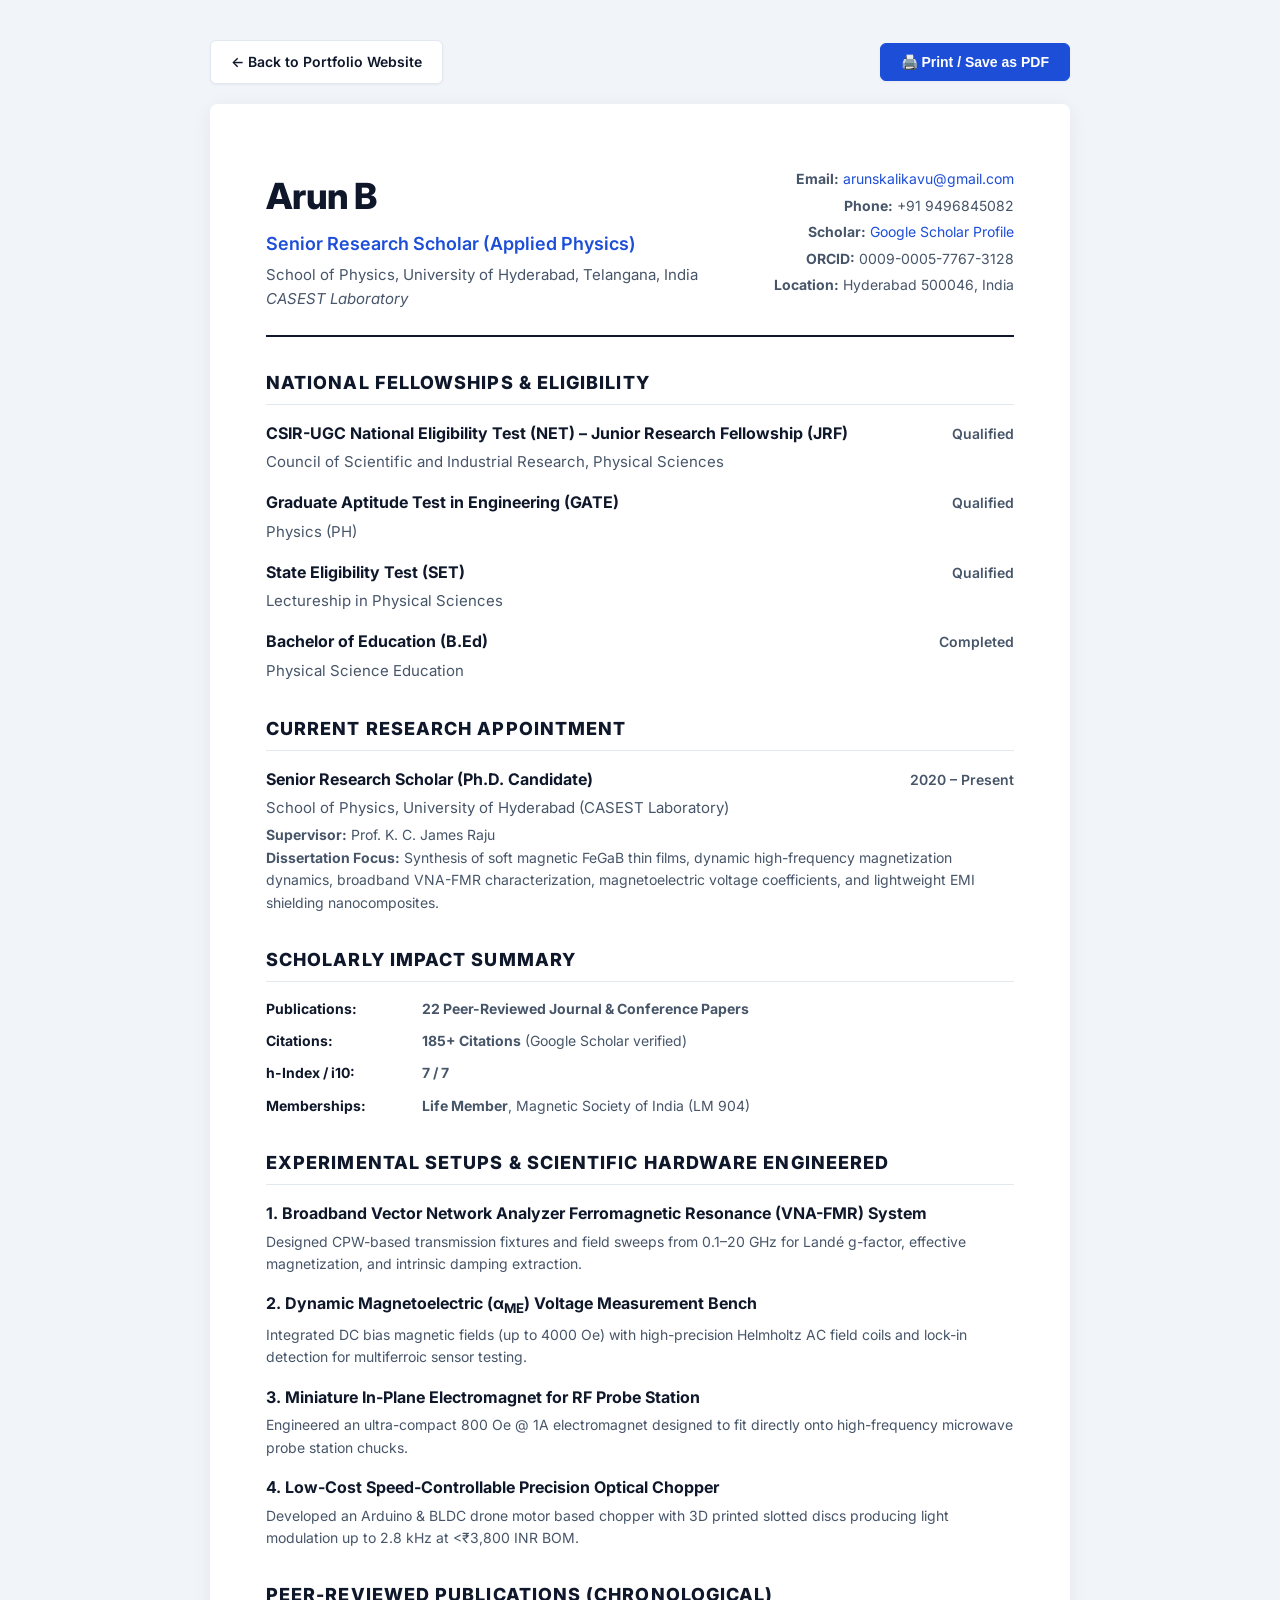
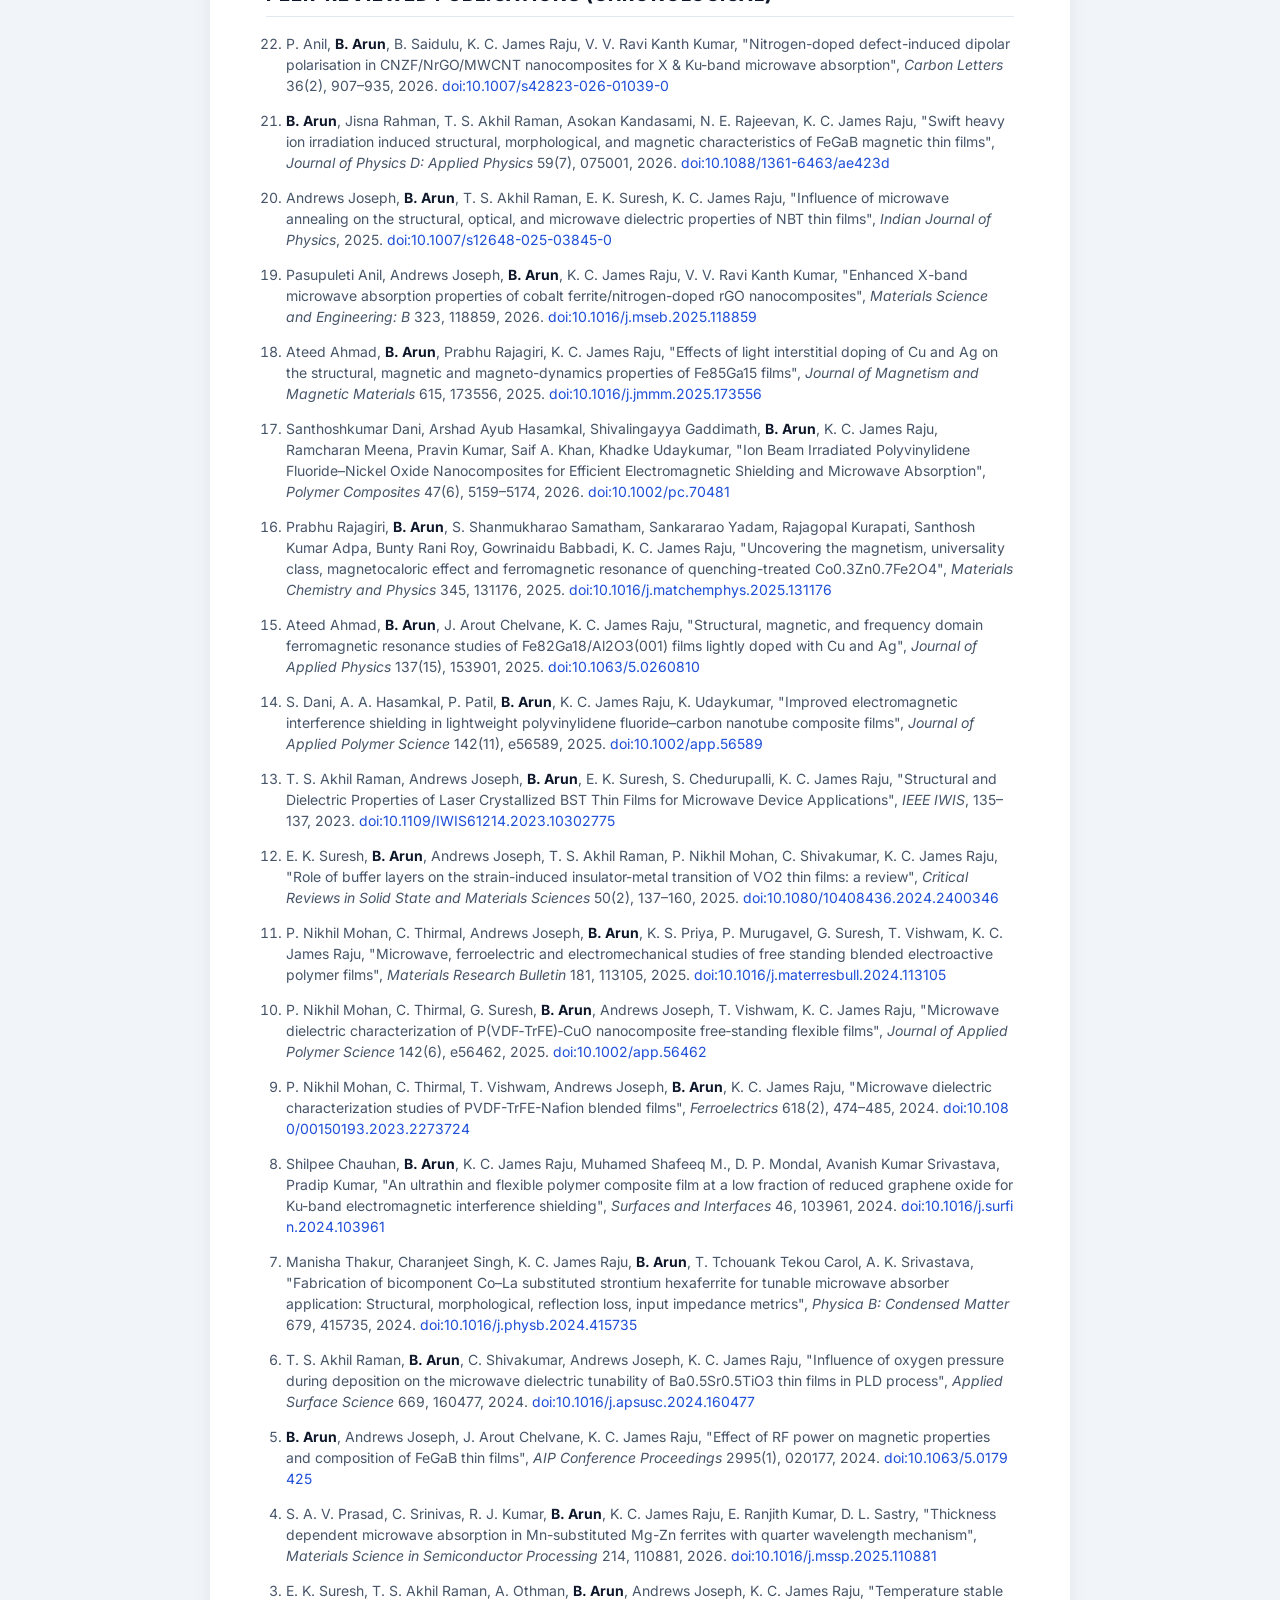
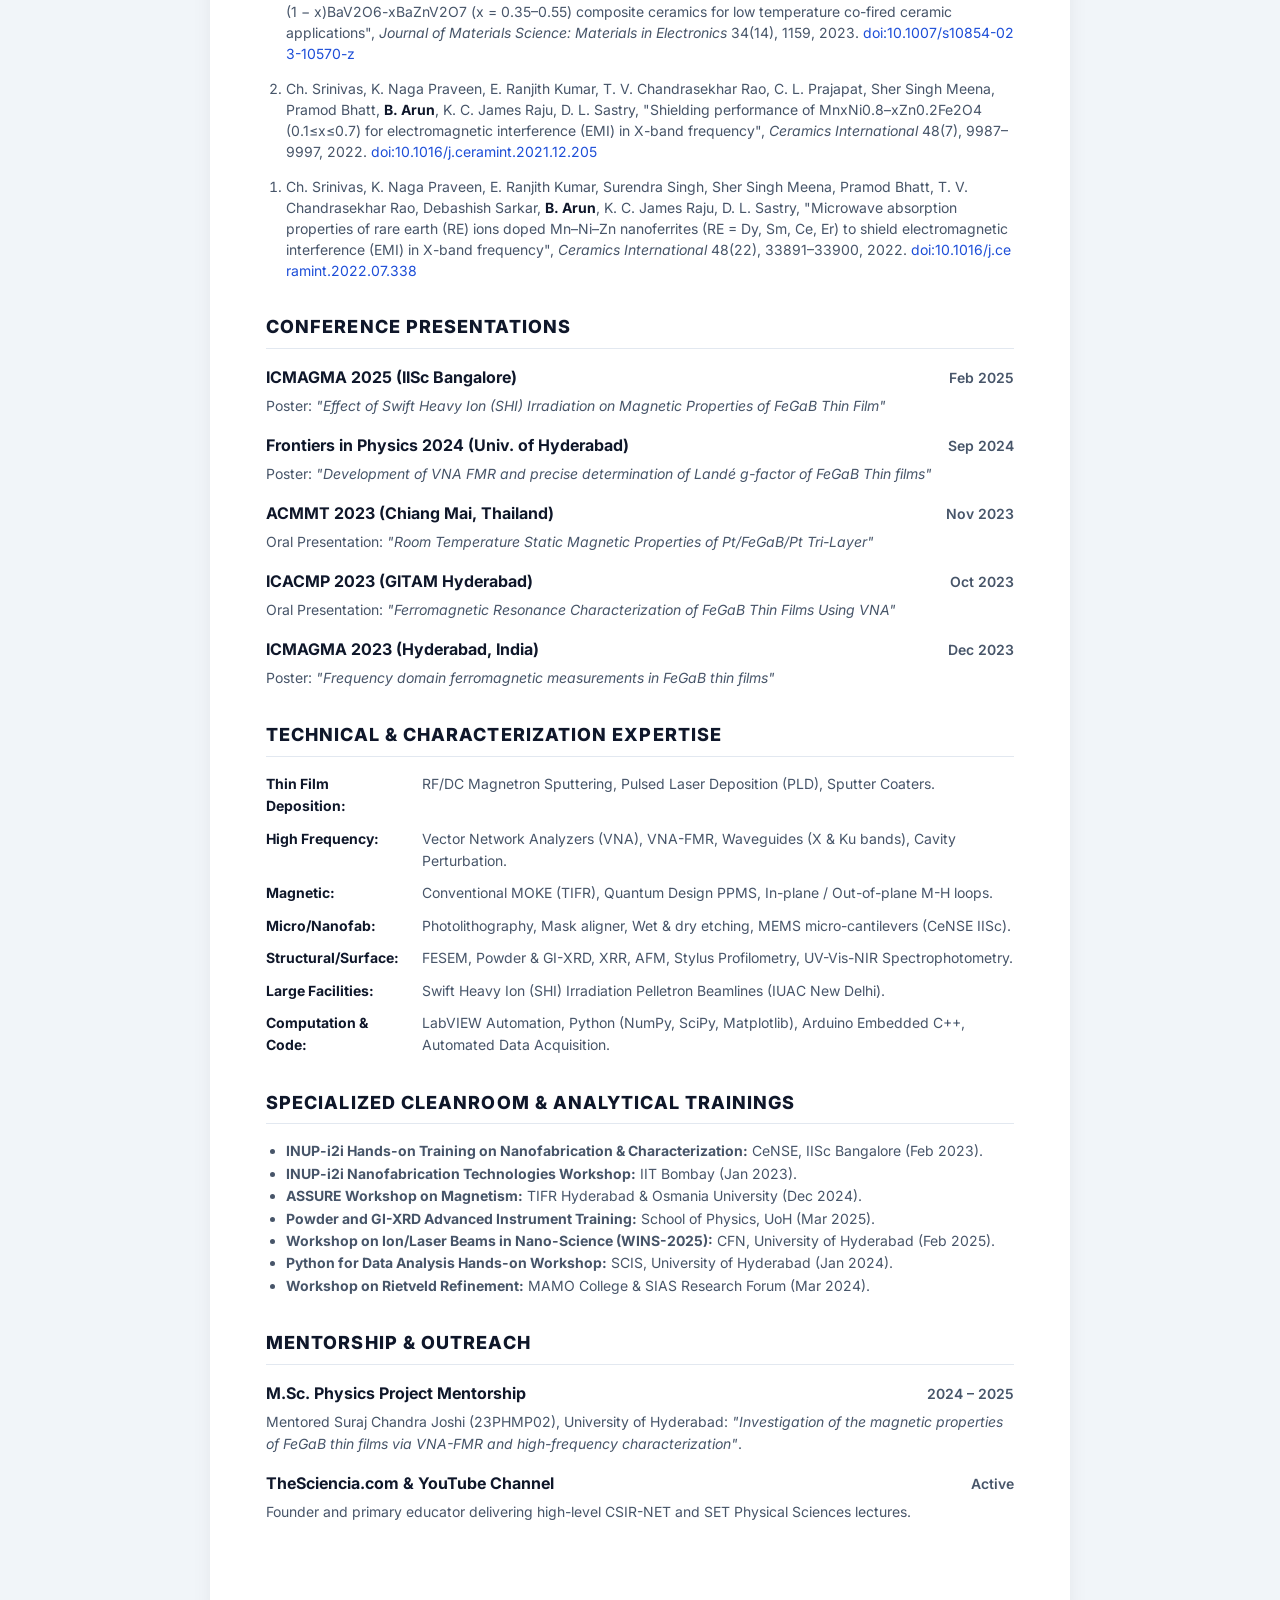
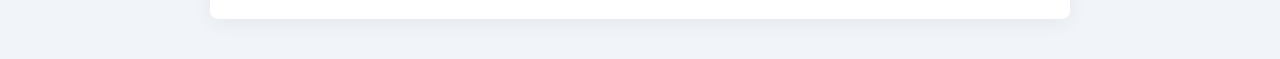
==== website/cv.html @ ce85f09d "Publish academic research portfolio" ====
<!DOCTYPE html>
<html lang="en">
<head>
  <meta charset="UTF-8">
  <meta name="viewport" content="width=device-width, initial-scale=1.0">
  <title>Curriculum Vitae | Arun B – University of Hyderabad</title>
  
  <meta name="description" content="Academic Curriculum Vitae of Arun B, Senior Research Scholar affiliated with School of Physics, University of Hyderabad (CASEST Laboratory).">
  <link rel="preconnect" href="https://fonts.googleapis.com">
  <link rel="preconnect" href="https://fonts.gstatic.com" crossorigin>
  <link href="https://fonts.googleapis.com/css2?family=Inter:wght@400;500;600;700;800&family=Merriweather:ital,wght@0,300;0,400;0,700;1,400&family=JetBrains+Mono:wght@400;500&display=swap" rel="stylesheet">

  <style>
    :root {
      --primary: #1d4ed8;
      --text-dark: #0f172a;
      --text-gray: #475569;
      --border: #e2e8f0;
      --bg: #ffffff;
    }

    * { box-sizing: border-box; margin: 0; padding: 0; }

    body {
      font-family: 'Inter', sans-serif;
      color: var(--text-dark);
      background-color: #f1f5f9;
      line-height: 1.6;
      padding: 40px 16px;
    }

    .cv-container {
      max-width: 860px;
      margin: 0 auto;
      background: var(--bg);
      padding: 64px 56px;
      border-radius: 8px;
      box-shadow: 0 4px 20px rgba(0,0,0,0.06);
    }

    .cv-header {
      border-bottom: 2px solid var(--text-dark);
      padding-bottom: 24px;
      margin-bottom: 32px;
      display: flex;
      justify-content: space-between;
      align-items: flex-start;
      gap: 24px;
    }

    .cv-name {
      font-size: 2.25rem;
      font-weight: 800;
      letter-spacing: -0.02em;
      margin-bottom: 4px;
    }

    .cv-title {
      font-size: 1.125rem;
      font-weight: 600;
      color: var(--primary);
      margin-bottom: 4px;
    }

    .cv-dept {
      font-size: 0.9375rem;
      color: var(--text-gray);
    }

    .cv-contact-info {
      text-align: right;
      font-size: 0.875rem;
      color: var(--text-gray);
      display: flex;
      flex-direction: column;
      gap: 4px;
    }

    .cv-contact-info a {
      color: var(--primary);
      text-decoration: none;
    }

    .cv-contact-info a:hover {
      text-decoration: underline;
    }

    .cv-section {
      margin-bottom: 32px;
      page-break-inside: avoid;
    }

    .cv-section-title {
      font-size: 1.125rem;
      font-weight: 800;
      text-transform: uppercase;
      letter-spacing: 0.06em;
      color: var(--text-dark);
      border-bottom: 1px solid var(--border);
      padding-bottom: 6px;
      margin-bottom: 16px;
    }

    .cv-entry {
      margin-bottom: 16px;
    }

    .cv-entry-header {
      display: flex;
      justify-content: space-between;
      align-items: baseline;
      margin-bottom: 4px;
    }

    .cv-entry-title {
      font-weight: 700;
      font-size: 1rem;
    }

    .cv-entry-date {
      font-size: 0.875rem;
      font-weight: 600;
      color: var(--text-gray);
    }

    .cv-entry-sub {
      font-size: 0.9375rem;
      color: var(--text-gray);
      margin-bottom: 4px;
    }

    .cv-entry-desc {
      font-size: 0.875rem;
      color: var(--text-gray);
    }

    ol.cv-pub-list {
      padding-left: 20px;
      display: flex;
      flex-direction: column;
      gap: 14px;
      font-size: 0.875rem;
    }

    ol.cv-pub-list li {
      color: var(--text-gray);
      line-height: 1.5;
    }

    ol.cv-pub-list strong {
      color: var(--text-dark);
    }

    ol.cv-pub-list a {
      color: var(--primary);
      text-decoration: none;
      word-break: break-all;
    }

    .skill-grid {
      display: grid;
      grid-template-columns: 140px 1fr;
      gap: 10px 16px;
      font-size: 0.875rem;
    }

    .skill-category {
      font-weight: 700;
      color: var(--text-dark);
    }

    .skill-items {
      color: var(--text-gray);
    }

    /* Action bar */
    .action-bar {
      max-width: 860px;
      margin: 0 auto 20px auto;
      display: flex;
      justify-content: space-between;
      align-items: center;
    }

    .btn-action {
      display: inline-flex;
      align-items: center;
      gap: 8px;
      padding: 10px 20px;
      font-size: 0.875rem;
      font-weight: 600;
      border-radius: 6px;
      border: 1px solid var(--border);
      background: #ffffff;
      color: var(--text-dark);
      cursor: pointer;
      text-decoration: none;
      box-shadow: 0 1px 3px rgba(0,0,0,0.05);
      transition: all 0.2s;
    }

    .btn-action:hover {
      background: #f8fafc;
      border-color: var(--primary);
      color: var(--primary);
    }

    .btn-action.primary {
      background: var(--primary);
      color: #ffffff;
      border-color: var(--primary);
    }

    .btn-action.primary:hover {
      background: #1e40af;
    }

    @media print {
      body {
        background: #ffffff;
        padding: 0;
      }
      .action-bar {
        display: none !important;
      }
      .cv-container {
        box-shadow: none;
        padding: 0;
      }
      a {
        color: inherit !important;
        text-decoration: none !important;
      }
    }
  </style>
</head>
<body>

  <div class="action-bar">
    <a href="index.html" class="btn-action">
      &larr; Back to Portfolio Website
    </a>
    <button onclick="window.print()" class="btn-action primary">
      🖨️ Print / Save as PDF
    </button>
  </div>

  <main class="cv-container">
    <header class="cv-header">
      <div>
        <h1 class="cv-name">Arun B</h1>
        <div class="cv-title">Senior Research Scholar (Applied Physics)</div>
        <div class="cv-dept">
          School of Physics, University of Hyderabad, Telangana, India<br>
          <em>CASEST Laboratory</em>
        </div>
      </div>
      <div class="cv-contact-info">
        <div><strong>Email:</strong> <a href="mailto:arunskalikavu@gmail.com">arunskalikavu@gmail.com</a></div>
        <div><strong>Phone:</strong> +91 9496845082</div>
        <div><strong>Scholar:</strong> <a href="https://scholar.google.com/citations?user=Su9nLc4AAAAJ&hl=en" target="_blank">Google Scholar Profile</a></div>
        <div><strong>ORCID:</strong> 0009-0005-7767-3128</div>
        <div><strong>Location:</strong> Hyderabad 500046, India</div>
      </div>
    </header>

    <!-- Fellowships & Qualifications -->
    <section class="cv-section">
      <h2 class="cv-section-title">National Fellowships & Eligibility</h2>
      <div class="cv-entry">
        <div class="cv-entry-header">
          <span class="cv-entry-title">CSIR-UGC National Eligibility Test (NET) – Junior Research Fellowship (JRF)</span>
          <span class="cv-entry-date">Qualified</span>
        </div>
        <div class="cv-entry-sub">Council of Scientific and Industrial Research, Physical Sciences</div>
      </div>
      <div class="cv-entry">
        <div class="cv-entry-header">
          <span class="cv-entry-title">Graduate Aptitude Test in Engineering (GATE)</span>
          <span class="cv-entry-date">Qualified</span>
        </div>
        <div class="cv-entry-sub">Physics (PH)</div>
      </div>
      <div class="cv-entry">
        <div class="cv-entry-header">
          <span class="cv-entry-title">State Eligibility Test (SET)</span>
          <span class="cv-entry-date">Qualified</span>
        </div>
        <div class="cv-entry-sub">Lectureship in Physical Sciences</div>
      </div>
      <div class="cv-entry">
        <div class="cv-entry-header">
          <span class="cv-entry-title">Bachelor of Education (B.Ed)</span>
          <span class="cv-entry-date">Completed</span>
        </div>
        <div class="cv-entry-sub">Physical Science Education</div>
      </div>
    </section>

    <!-- Professional Research Profile -->
    <section class="cv-section">
      <h2 class="cv-section-title">Current Research Appointment</h2>
      <div class="cv-entry">
        <div class="cv-entry-header">
          <span class="cv-entry-title">Senior Research Scholar (Ph.D. Candidate)</span>
          <span class="cv-entry-date">2020 – Present</span>
        </div>
        <div class="cv-entry-sub">School of Physics, University of Hyderabad (CASEST Laboratory)</div>
        <div class="cv-entry-desc">
          <strong>Supervisor:</strong> Prof. K. C. James Raju<br>
          <strong>Dissertation Focus:</strong> Synthesis of soft magnetic FeGaB thin films, dynamic high-frequency magnetization dynamics, broadband VNA-FMR characterization, magnetoelectric voltage coefficients, and lightweight EMI shielding nanocomposites.
        </div>
      </div>
    </section>

    <!-- Research Metrics -->
    <section class="cv-section">
      <h2 class="cv-section-title">Scholarly Impact Summary</h2>
      <div class="skill-grid">
        <div class="skill-category">Publications:</div>
        <div class="skill-items"><strong>22 Peer-Reviewed Journal & Conference Papers</strong></div>
        <div class="skill-category">Citations:</div>
        <div class="skill-items"><strong>185+ Citations</strong> (Google Scholar verified)</div>
        <div class="skill-category">h-Index / i10:</div>
        <div class="skill-items"><strong>7 / 7</strong></div>
        <div class="skill-category">Memberships:</div>
        <div class="skill-items"><strong>Life Member</strong>, Magnetic Society of India (LM 904)</div>
      </div>
    </section>

    <!-- In-house Experimental Setups Developed -->
    <section class="cv-section">
      <h2 class="cv-section-title">Experimental Setups & Scientific Hardware Engineered</h2>
      <div class="cv-entry">
        <div class="cv-entry-header">
          <span class="cv-entry-title">1. Broadband Vector Network Analyzer Ferromagnetic Resonance (VNA-FMR) System</span>
        </div>
        <div class="cv-entry-desc">Designed CPW-based transmission fixtures and field sweeps from 0.1–20 GHz for Landé g-factor, effective magnetization, and intrinsic damping extraction.</div>
      </div>
      <div class="cv-entry">
        <div class="cv-entry-header">
          <span class="cv-entry-title">2. Dynamic Magnetoelectric (&alpha;<sub>ME</sub>) Voltage Measurement Bench</span>
        </div>
        <div class="cv-entry-desc">Integrated DC bias magnetic fields (up to 4000 Oe) with high-precision Helmholtz AC field coils and lock-in detection for multiferroic sensor testing.</div>
      </div>
      <div class="cv-entry">
        <div class="cv-entry-header">
          <span class="cv-entry-title">3. Miniature In-Plane Electromagnet for RF Probe Station</span>
        </div>
        <div class="cv-entry-desc">Engineered an ultra-compact 800 Oe @ 1A electromagnet designed to fit directly onto high-frequency microwave probe station chucks.</div>
      </div>
      <div class="cv-entry">
        <div class="cv-entry-header">
          <span class="cv-entry-title">4. Low-Cost Speed-Controllable Precision Optical Chopper</span>
        </div>
        <div class="cv-entry-desc">Developed an Arduino & BLDC drone motor based chopper with 3D printed slotted discs producing light modulation up to 2.8 kHz at &lt;₹3,800 INR BOM.</div>
      </div>
    </section>

    <!-- Publications List -->
    <section class="cv-section">
      <h2 class="cv-section-title">Peer-Reviewed Publications (Chronological)</h2>
      <ol class="cv-pub-list" reversed>
        <li>
          P. Anil, <strong>B. Arun</strong>, B. Saidulu, K. C. James Raju, V. V. Ravi Kanth Kumar, "Nitrogen-doped defect-induced dipolar polarisation in CNZF/NrGO/MWCNT nanocomposites for X & Ku-band microwave absorption", <em>Carbon Letters</em> 36(2), 907–935, 2026. <a href="https://doi.org/10.1007/s42823-026-01039-0">doi:10.1007/s42823-026-01039-0</a>
        </li>
        <li>
          <strong>B. Arun</strong>, Jisna Rahman, T. S. Akhil Raman, Asokan Kandasami, N. E. Rajeevan, K. C. James Raju, "Swift heavy ion irradiation induced structural, morphological, and magnetic characteristics of FeGaB magnetic thin films", <em>Journal of Physics D: Applied Physics</em> 59(7), 075001, 2026. <a href="https://doi.org/10.1088/1361-6463/ae423d">doi:10.1088/1361-6463/ae423d</a>
        </li>
        <li>
          Andrews Joseph, <strong>B. Arun</strong>, T. S. Akhil Raman, E. K. Suresh, K. C. James Raju, "Influence of microwave annealing on the structural, optical, and microwave dielectric properties of NBT thin films", <em>Indian Journal of Physics</em>, 2025. <a href="https://doi.org/10.1007/s12648-025-03845-0">doi:10.1007/s12648-025-03845-0</a>
        </li>
        <li>
          Pasupuleti Anil, Andrews Joseph, <strong>B. Arun</strong>, K. C. James Raju, V. V. Ravi Kanth Kumar, "Enhanced X-band microwave absorption properties of cobalt ferrite/nitrogen-doped rGO nanocomposites", <em>Materials Science and Engineering: B</em> 323, 118859, 2026. <a href="https://doi.org/10.1016/j.mseb.2025.118859">doi:10.1016/j.mseb.2025.118859</a>
        </li>
        <li>
          Ateed Ahmad, <strong>B. Arun</strong>, Prabhu Rajagiri, K. C. James Raju, "Effects of light interstitial doping of Cu and Ag on the structural, magnetic and magneto-dynamics properties of Fe85Ga15 films", <em>Journal of Magnetism and Magnetic Materials</em> 615, 173556, 2025. <a href="https://doi.org/10.1016/j.jmmm.2025.173556">doi:10.1016/j.jmmm.2025.173556</a>
        </li>
        <li>
          Santhoshkumar Dani, Arshad Ayub Hasamkal, Shivalingayya Gaddimath, <strong>B. Arun</strong>, K. C. James Raju, Ramcharan Meena, Pravin Kumar, Saif A. Khan, Khadke Udaykumar, "Ion Beam Irradiated Polyvinylidene Fluoride–Nickel Oxide Nanocomposites for Efficient Electromagnetic Shielding and Microwave Absorption", <em>Polymer Composites</em> 47(6), 5159–5174, 2026. <a href="https://doi.org/10.1002/pc.70481">doi:10.1002/pc.70481</a>
        </li>
        <li>
          Prabhu Rajagiri, <strong>B. Arun</strong>, S. Shanmukharao Samatham, Sankararao Yadam, Rajagopal Kurapati, Santhosh Kumar Adpa, Bunty Rani Roy, Gowrinaidu Babbadi, K. C. James Raju, "Uncovering the magnetism, universality class, magnetocaloric effect and ferromagnetic resonance of quenching-treated Co0.3Zn0.7Fe2O4", <em>Materials Chemistry and Physics</em> 345, 131176, 2025. <a href="https://doi.org/10.1016/j.matchemphys.2025.131176">doi:10.1016/j.matchemphys.2025.131176</a>
        </li>
        <li>
          Ateed Ahmad, <strong>B. Arun</strong>, J. Arout Chelvane, K. C. James Raju, "Structural, magnetic, and frequency domain ferromagnetic resonance studies of Fe82Ga18/Al2O3(001) films lightly doped with Cu and Ag", <em>Journal of Applied Physics</em> 137(15), 153901, 2025. <a href="https://doi.org/10.1063/5.0260810">doi:10.1063/5.0260810</a>
        </li>
        <li>
          S. Dani, A. A. Hasamkal, P. Patil, <strong>B. Arun</strong>, K. C. James Raju, K. Udaykumar, "Improved electromagnetic interference shielding in lightweight polyvinylidene fluoride–carbon nanotube composite films", <em>Journal of Applied Polymer Science</em> 142(11), e56589, 2025. <a href="https://doi.org/10.1002/app.56589">doi:10.1002/app.56589</a>
        </li>
        <li>
          T. S. Akhil Raman, Andrews Joseph, <strong>B. Arun</strong>, E. K. Suresh, S. Chedurupalli, K. C. James Raju, "Structural and Dielectric Properties of Laser Crystallized BST Thin Films for Microwave Device Applications", <em>IEEE IWIS</em>, 135–137, 2023. <a href="https://doi.org/10.1109/IWIS61214.2023.10302775">doi:10.1109/IWIS61214.2023.10302775</a>
        </li>
        <li>
          E. K. Suresh, <strong>B. Arun</strong>, Andrews Joseph, T. S. Akhil Raman, P. Nikhil Mohan, C. Shivakumar, K. C. James Raju, "Role of buffer layers on the strain-induced insulator-metal transition of VO2 thin films: a review", <em>Critical Reviews in Solid State and Materials Sciences</em> 50(2), 137–160, 2025. <a href="https://doi.org/10.1080/10408436.2024.2400346">doi:10.1080/10408436.2024.2400346</a>
        </li>
        <li>
          P. Nikhil Mohan, C. Thirmal, Andrews Joseph, <strong>B. Arun</strong>, K. S. Priya, P. Murugavel, G. Suresh, T. Vishwam, K. C. James Raju, "Microwave, ferroelectric and electromechanical studies of free standing blended electroactive polymer films", <em>Materials Research Bulletin</em> 181, 113105, 2025. <a href="https://doi.org/10.1016/j.materresbull.2024.113105">doi:10.1016/j.materresbull.2024.113105</a>
        </li>
        <li>
          P. Nikhil Mohan, C. Thirmal, G. Suresh, <strong>B. Arun</strong>, Andrews Joseph, T. Vishwam, K. C. James Raju, "Microwave dielectric characterization of P(VDF‐TrFE)‐CuO nanocomposite free‐standing flexible films", <em>Journal of Applied Polymer Science</em> 142(6), e56462, 2025. <a href="https://doi.org/10.1002/app.56462">doi:10.1002/app.56462</a>
        </li>
        <li>
          P. Nikhil Mohan, C. Thirmal, T. Vishwam, Andrews Joseph, <strong>B. Arun</strong>, K. C. James Raju, "Microwave dielectric characterization studies of PVDF-TrFE-Nafion blended films", <em>Ferroelectrics</em> 618(2), 474–485, 2024. <a href="https://doi.org/10.1080/00150193.2023.2273724">doi:10.1080/00150193.2023.2273724</a>
        </li>
        <li>
          Shilpee Chauhan, <strong>B. Arun</strong>, K. C. James Raju, Muhamed Shafeeq M., D. P. Mondal, Avanish Kumar Srivastava, Pradip Kumar, "An ultrathin and flexible polymer composite film at a low fraction of reduced graphene oxide for Ku-band electromagnetic interference shielding", <em>Surfaces and Interfaces</em> 46, 103961, 2024. <a href="https://doi.org/10.1016/j.surfin.2024.103961">doi:10.1016/j.surfin.2024.103961</a>
        </li>
        <li>
          Manisha Thakur, Charanjeet Singh, K. C. James Raju, <strong>B. Arun</strong>, T. Tchouank Tekou Carol, A. K. Srivastava, "Fabrication of bicomponent Co–La substituted strontium hexaferrite for tunable microwave absorber application: Structural, morphological, reflection loss, input impedance metrics", <em>Physica B: Condensed Matter</em> 679, 415735, 2024. <a href="https://doi.org/10.1016/j.physb.2024.415735">doi:10.1016/j.physb.2024.415735</a>
        </li>
        <li>
          T. S. Akhil Raman, <strong>B. Arun</strong>, C. Shivakumar, Andrews Joseph, K. C. James Raju, "Influence of oxygen pressure during deposition on the microwave dielectric tunability of Ba0.5Sr0.5TiO3 thin films in PLD process", <em>Applied Surface Science</em> 669, 160477, 2024. <a href="https://doi.org/10.1016/j.apsusc.2024.160477">doi:10.1016/j.apsusc.2024.160477</a>
        </li>
        <li>
          <strong>B. Arun</strong>, Andrews Joseph, J. Arout Chelvane, K. C. James Raju, "Effect of RF power on magnetic properties and composition of FeGaB thin films", <em>AIP Conference Proceedings</em> 2995(1), 020177, 2024. <a href="https://doi.org/10.1063/5.0179425">doi:10.1063/5.0179425</a>
        </li>
        <li>
          S. A. V. Prasad, C. Srinivas, R. J. Kumar, <strong>B. Arun</strong>, K. C. James Raju, E. Ranjith Kumar, D. L. Sastry, "Thickness dependent microwave absorption in Mn-substituted Mg-Zn ferrites with quarter wavelength mechanism", <em>Materials Science in Semiconductor Processing</em> 214, 110881, 2026. <a href="https://doi.org/10.1016/j.mssp.2025.110881">doi:10.1016/j.mssp.2025.110881</a>
        </li>
        <li>
          E. K. Suresh, T. S. Akhil Raman, A. Othman, <strong>B. Arun</strong>, Andrews Joseph, K. C. James Raju, "Temperature stable (1 − x)BaV2O6-xBaZnV2O7 (x = 0.35–0.55) composite ceramics for low temperature co-fired ceramic applications", <em>Journal of Materials Science: Materials in Electronics</em> 34(14), 1159, 2023. <a href="https://doi.org/10.1007/s10854-023-10570-z">doi:10.1007/s10854-023-10570-z</a>
        </li>
        <li>
          Ch. Srinivas, K. Naga Praveen, E. Ranjith Kumar, T. V. Chandrasekhar Rao, C. L. Prajapat, Sher Singh Meena, Pramod Bhatt, <strong>B. Arun</strong>, K. C. James Raju, D. L. Sastry, "Shielding performance of MnxNi0.8–xZn0.2Fe2O4 (0.1≤x≤0.7) for electromagnetic interference (EMI) in X-band frequency", <em>Ceramics International</em> 48(7), 9987–9997, 2022. <a href="https://doi.org/10.1016/j.ceramint.2021.12.205">doi:10.1016/j.ceramint.2021.12.205</a>
        </li>
        <li>
          Ch. Srinivas, K. Naga Praveen, E. Ranjith Kumar, Surendra Singh, Sher Singh Meena, Pramod Bhatt, T. V. Chandrasekhar Rao, Debashish Sarkar, <strong>B. Arun</strong>, K. C. James Raju, D. L. Sastry, "Microwave absorption properties of rare earth (RE) ions doped Mn–Ni–Zn nanoferrites (RE = Dy, Sm, Ce, Er) to shield electromagnetic interference (EMI) in X-band frequency", <em>Ceramics International</em> 48(22), 33891–33900, 2022. <a href="https://doi.org/10.1016/j.ceramint.2022.07.338">doi:10.1016/j.ceramint.2022.07.338</a>
        </li>
      </ol>
    </section>

    <!-- Conferences -->
    <section class="cv-section">
      <h2 class="cv-section-title">Conference Presentations</h2>
      <div class="cv-entry">
        <div class="cv-entry-header">
          <span class="cv-entry-title">ICMAGMA 2025 (IISc Bangalore)</span>
          <span class="cv-entry-date">Feb 2025</span>
        </div>
        <div class="cv-entry-desc">Poster: <em>"Effect of Swift Heavy Ion (SHI) Irradiation on Magnetic Properties of FeGaB Thin Film"</em></div>
      </div>
      <div class="cv-entry">
        <div class="cv-entry-header">
          <span class="cv-entry-title">Frontiers in Physics 2024 (Univ. of Hyderabad)</span>
          <span class="cv-entry-date">Sep 2024</span>
        </div>
        <div class="cv-entry-desc">Poster: <em>"Development of VNA FMR and precise determination of Landé g-factor of FeGaB Thin films"</em></div>
      </div>
      <div class="cv-entry">
        <div class="cv-entry-header">
          <span class="cv-entry-title">ACMMT 2023 (Chiang Mai, Thailand)</span>
          <span class="cv-entry-date">Nov 2023</span>
        </div>
        <div class="cv-entry-desc">Oral Presentation: <em>"Room Temperature Static Magnetic Properties of Pt/FeGaB/Pt Tri-Layer"</em></div>
      </div>
      <div class="cv-entry">
        <div class="cv-entry-header">
          <span class="cv-entry-title">ICACMP 2023 (GITAM Hyderabad)</span>
          <span class="cv-entry-date">Oct 2023</span>
        </div>
        <div class="cv-entry-desc">Oral Presentation: <em>"Ferromagnetic Resonance Characterization of FeGaB Thin Films Using VNA"</em></div>
      </div>
      <div class="cv-entry">
        <div class="cv-entry-header">
          <span class="cv-entry-title">ICMAGMA 2023 (Hyderabad, India)</span>
          <span class="cv-entry-date">Dec 2023</span>
        </div>
        <div class="cv-entry-desc">Poster: <em>"Frequency domain ferromagnetic measurements in FeGaB thin films"</em></div>
      </div>
    </section>

    <!-- Technical Skills -->
    <section class="cv-section">
      <h2 class="cv-section-title">Technical & Characterization Expertise</h2>
      <div class="skill-grid">
        <div class="skill-category">Thin Film Deposition:</div>
        <div class="skill-items">RF/DC Magnetron Sputtering, Pulsed Laser Deposition (PLD), Sputter Coaters.</div>
        <div class="skill-category">High Frequency:</div>
        <div class="skill-items">Vector Network Analyzers (VNA), VNA-FMR, Waveguides (X & Ku bands), Cavity Perturbation.</div>
        <div class="skill-category">Magnetic:</div>
        <div class="skill-items">Conventional MOKE (TIFR), Quantum Design PPMS, In-plane / Out-of-plane M-H loops.</div>
        <div class="skill-category">Micro/Nanofab:</div>
        <div class="skill-items">Photolithography, Mask aligner, Wet & dry etching, MEMS micro-cantilevers (CeNSE IISc).</div>
        <div class="skill-category">Structural/Surface:</div>
        <div class="skill-items">FESEM, Powder & GI-XRD, XRR, AFM, Stylus Profilometry, UV-Vis-NIR Spectrophotometry.</div>
        <div class="skill-category">Large Facilities:</div>
        <div class="skill-items">Swift Heavy Ion (SHI) Irradiation Pelletron Beamlines (IUAC New Delhi).</div>
        <div class="skill-category">Computation & Code:</div>
        <div class="skill-items">LabVIEW Automation, Python (NumPy, SciPy, Matplotlib), Arduino Embedded C++, Automated Data Acquisition.</div>
      </div>
    </section>

    <!-- Advanced Workshops -->
    <section class="cv-section">
      <h2 class="cv-section-title">Specialized Cleanroom & Analytical Trainings</h2>
      <ul style="padding-left: 20px; font-size: 0.875rem; color: var(--text-gray); line-height: 1.6;">
        <li><strong>INUP-i2i Hands-on Training on Nanofabrication & Characterization:</strong> CeNSE, IISc Bangalore (Feb 2023).</li>
        <li><strong>INUP-i2i Nanofabrication Technologies Workshop:</strong> IIT Bombay (Jan 2023).</li>
        <li><strong>ASSURE Workshop on Magnetism:</strong> TIFR Hyderabad & Osmania University (Dec 2024).</li>
        <li><strong>Powder and GI-XRD Advanced Instrument Training:</strong> School of Physics, UoH (Mar 2025).</li>
        <li><strong>Workshop on Ion/Laser Beams in Nano-Science (WINS-2025):</strong> CFN, University of Hyderabad (Feb 2025).</li>
        <li><strong>Python for Data Analysis Hands-on Workshop:</strong> SCIS, University of Hyderabad (Jan 2024).</li>
        <li><strong>Workshop on Rietveld Refinement:</strong> MAMO College & SIAS Research Forum (Mar 2024).</li>
      </ul>
    </section>

    <!-- Mentorship & Teaching -->
    <section class="cv-section">
      <h2 class="cv-section-title">Mentorship & Outreach</h2>
      <div class="cv-entry">
        <div class="cv-entry-header">
          <span class="cv-entry-title">M.Sc. Physics Project Mentorship</span>
          <span class="cv-entry-date">2024 – 2025</span>
        </div>
        <div class="cv-entry-desc">Mentored Suraj Chandra Joshi (23PHMP02), University of Hyderabad: <em>"Investigation of the magnetic properties of FeGaB thin films via VNA-FMR and high-frequency characterization"</em>.</div>
      </div>
      <div class="cv-entry">
        <div class="cv-entry-header">
          <span class="cv-entry-title">TheSciencia.com & YouTube Channel</span>
          <span class="cv-entry-date">Active</span>
        </div>
        <div class="cv-entry-desc">Founder and primary educator delivering high-level CSIR-NET and SET Physical Sciences lectures.</div>
      </div>
    </section>

  </main>
</body>
</html>
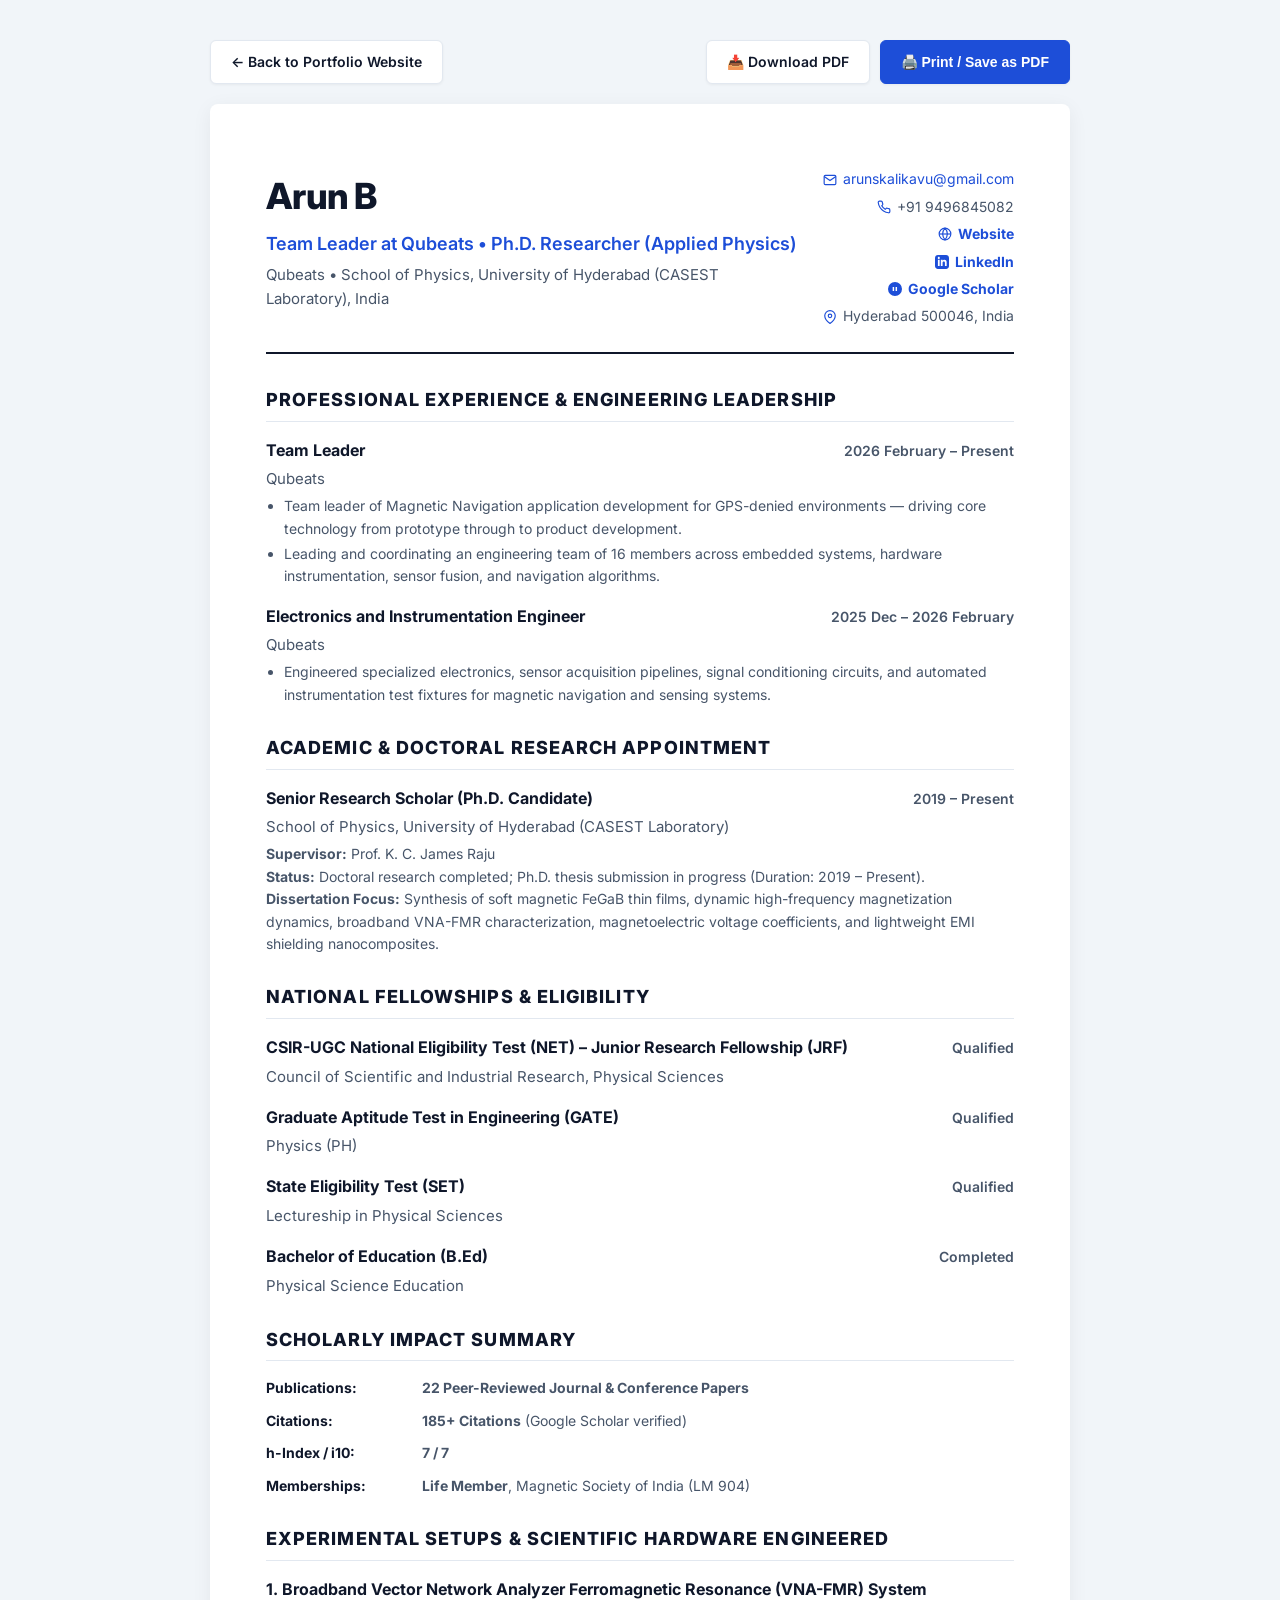
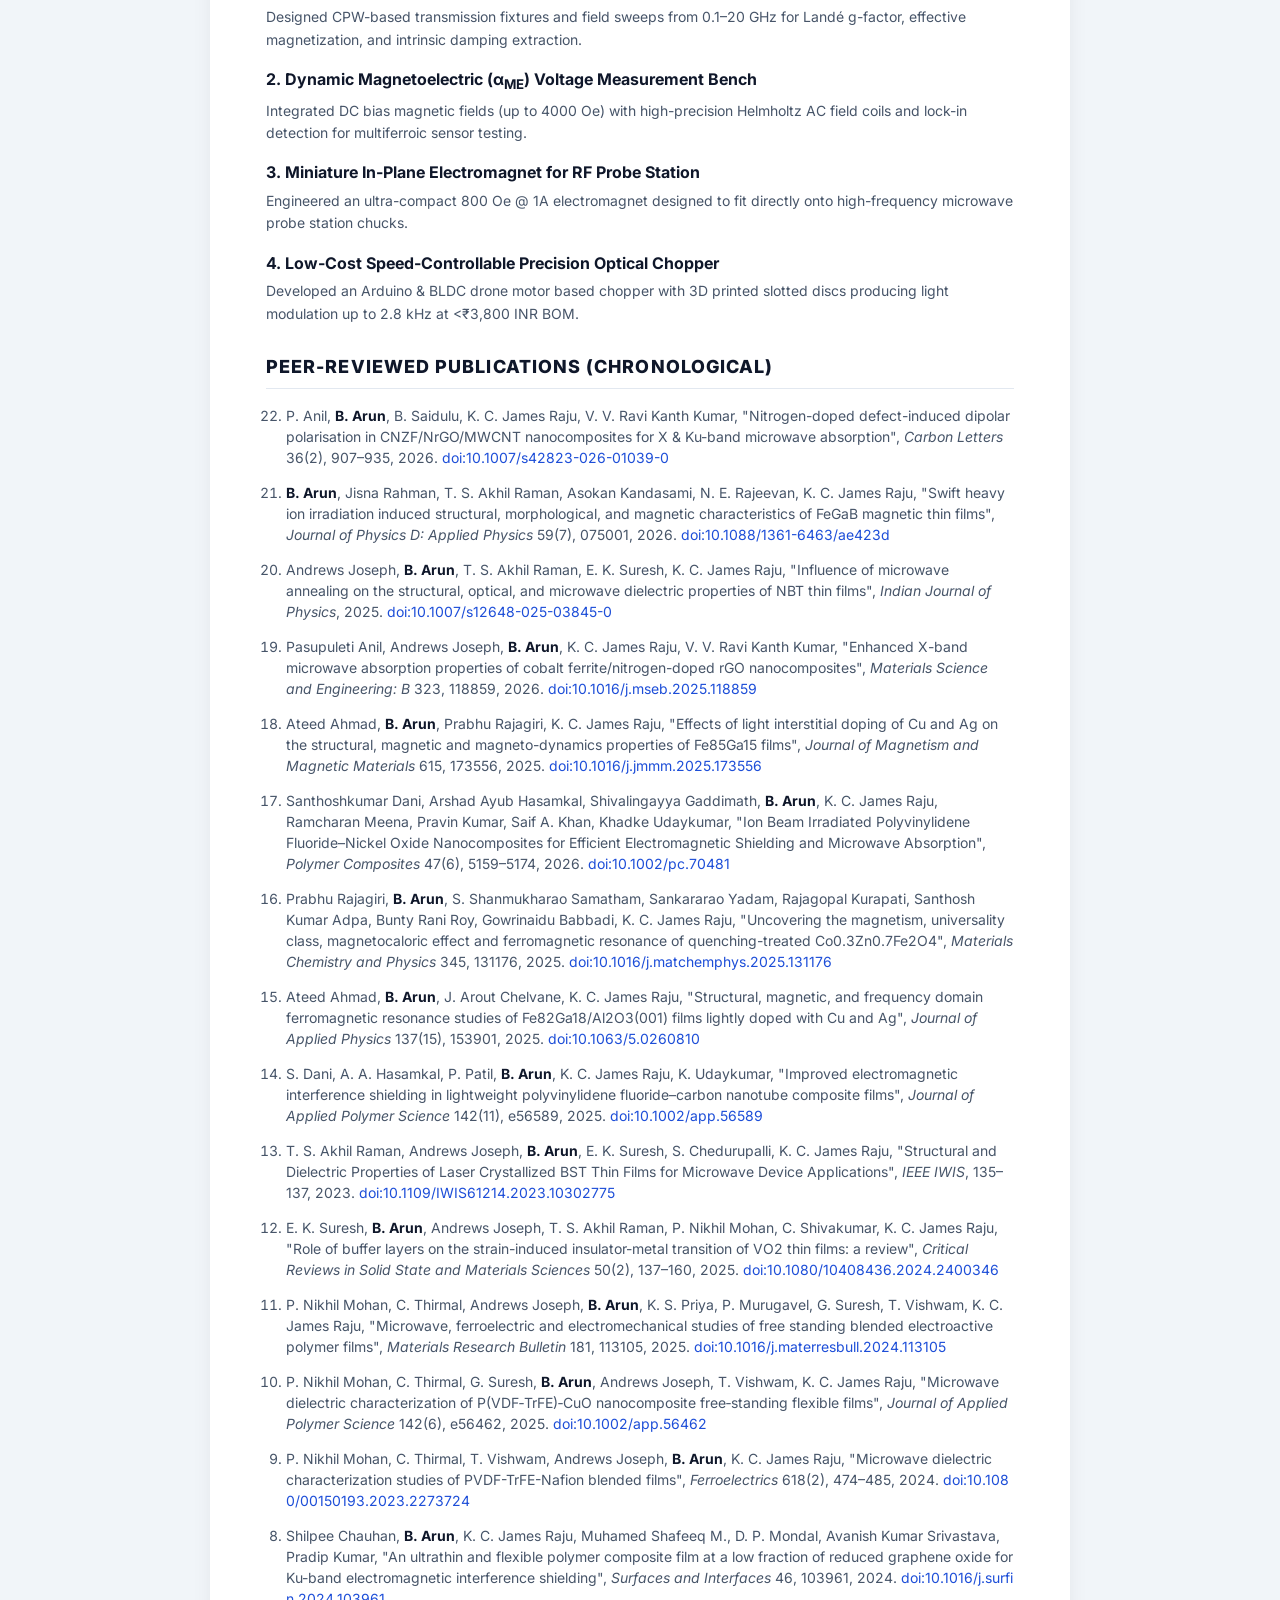
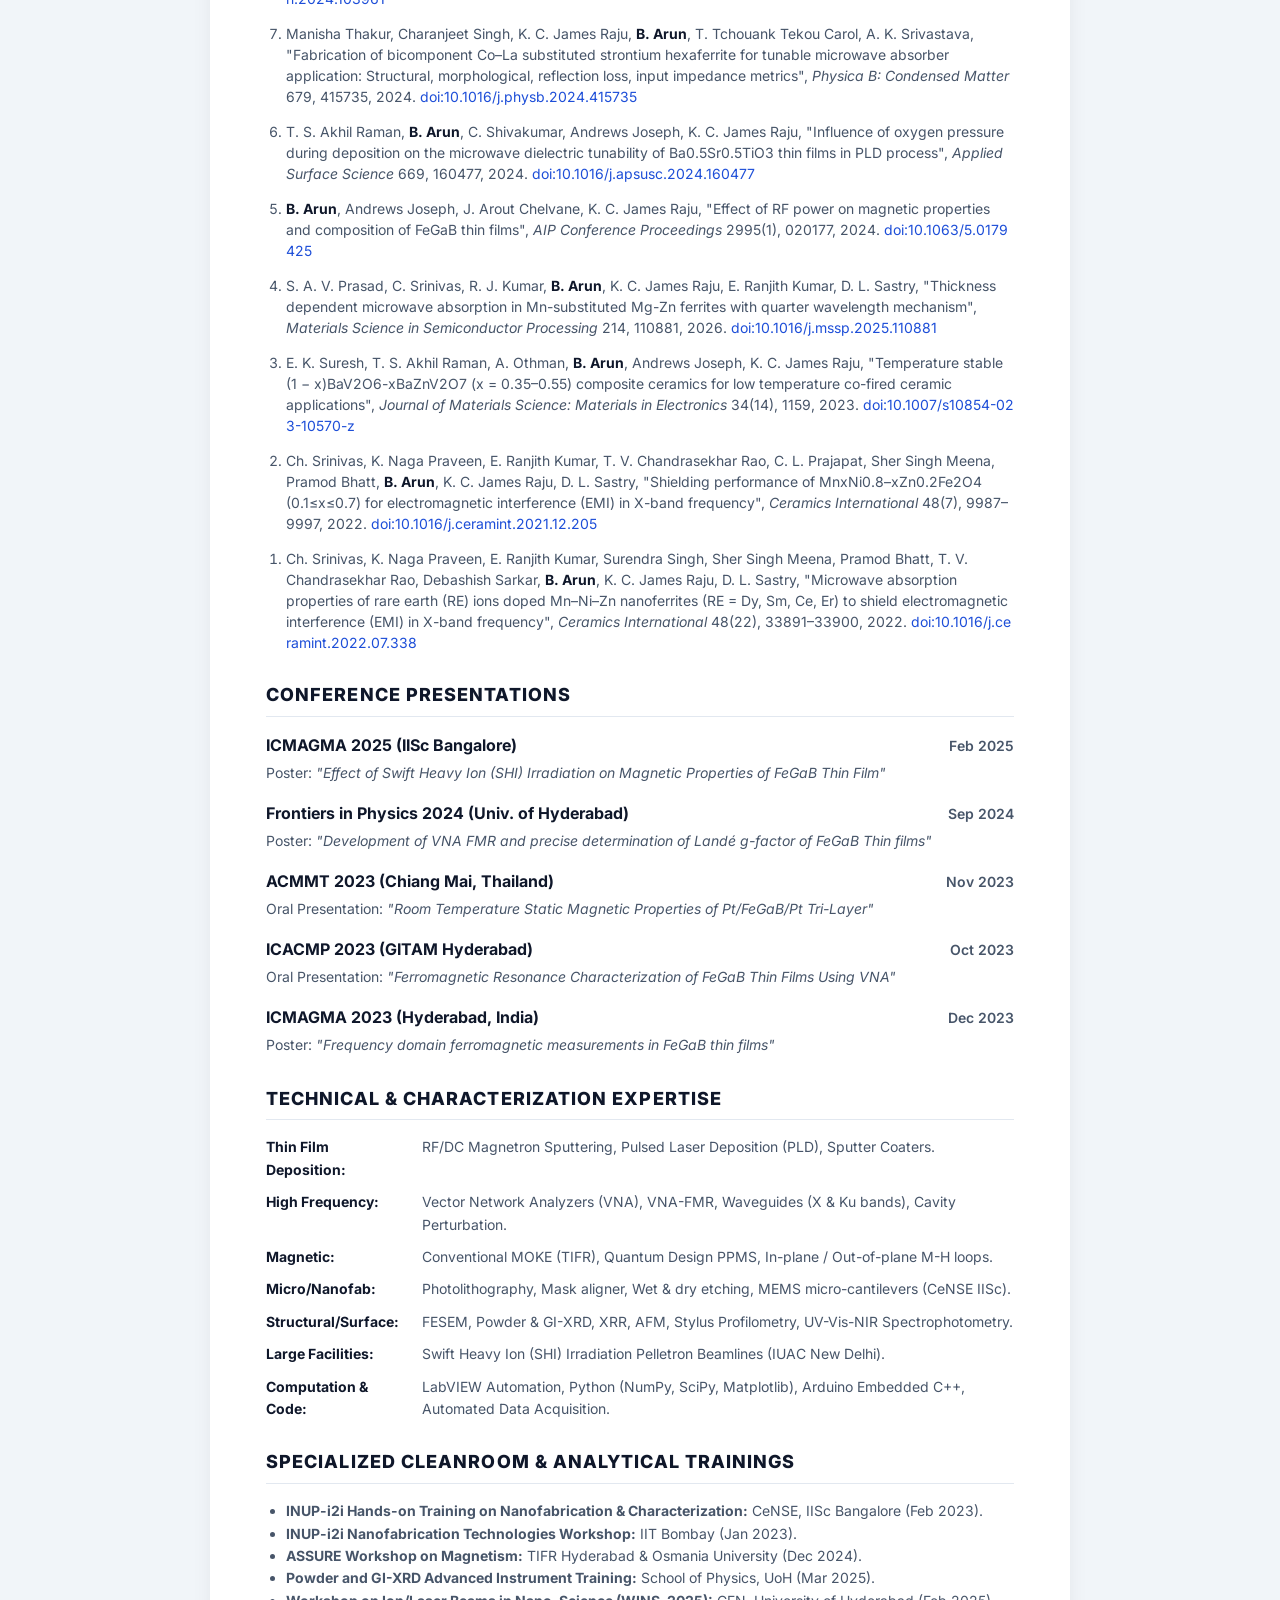
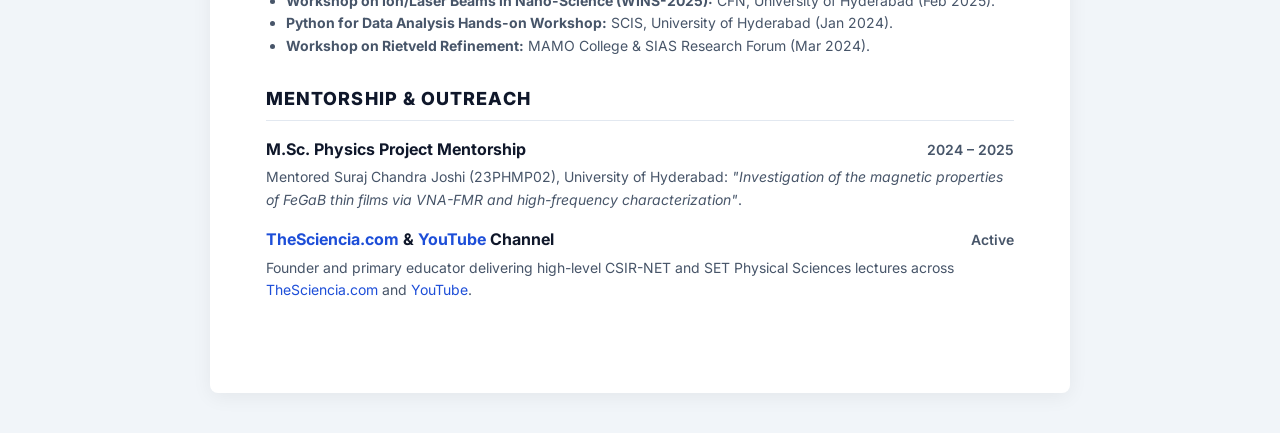
==== commit 0144791a: "Qubeats job update" ====
--- a/website/cv.html
+++ b/website/cv.html
@@ -3,9 +3,9 @@
 <head>
   <meta charset="UTF-8">
   <meta name="viewport" content="width=device-width, initial-scale=1.0">
-  <title>Curriculum Vitae | Arun B – University of Hyderabad</title>
+  <title>Curriculum Vitae | Arun B – Team Leader, Qubeats &amp; Ph.D. Researcher</title>
   
-  <meta name="description" content="Academic Curriculum Vitae of Arun B, Senior Research Scholar affiliated with School of Physics, University of Hyderabad (CASEST Laboratory).">
+  <meta name="description" content="Academic and Professional Curriculum Vitae of Arun B, Team Leader at Qubeats and Senior Research Scholar affiliated with School of Physics, University of Hyderabad (CASEST Laboratory).">
   <link rel="preconnect" href="https://fonts.googleapis.com">
   <link rel="preconnect" href="https://fonts.gstatic.com" crossorigin>
   <link href="https://fonts.googleapis.com/css2?family=Inter:wght@400;500;600;700;800&family=Merriweather:ital,wght@0,300;0,400;0,700;1,400&family=JetBrains+Mono:wght@400;500&display=swap" rel="stylesheet">
@@ -73,12 +73,27 @@
       color: var(--text-gray);
       display: flex;
       flex-direction: column;
-      gap: 4px;
+      align-items: flex-end;
+      gap: 5px;
+    }
+
+    .cv-contact-item {
+      display: inline-flex;
+      align-items: center;
+      gap: 6px;
+    }
+
+    .cv-contact-item svg {
+      flex-shrink: 0;
+      color: var(--primary);
     }
 
     .cv-contact-info a {
       color: var(--primary);
       text-decoration: none;
+      display: inline-flex;
+      align-items: center;
+      gap: 6px;
     }
 
     .cv-contact-info a:hover {
@@ -86,8 +101,7 @@
     }
 
     .cv-section {
-      margin-bottom: 32px;
-      page-break-inside: avoid;
+      margin-bottom: 28px;
     }
 
     .cv-section-title {
@@ -103,6 +117,8 @@
 
     .cv-entry {
       margin-bottom: 16px;
+      page-break-inside: avoid;
+      break-inside: avoid;
     }
 
     .cv-entry-header {
@@ -115,6 +131,17 @@
     .cv-entry-title {
       font-weight: 700;
       font-size: 1rem;
+    }
+
+    .cv-entry-title a,
+    .cv-entry-desc a {
+      color: var(--primary);
+      text-decoration: none;
+    }
+
+    .cv-entry-title a:hover,
+    .cv-entry-desc a:hover {
+      text-decoration: underline;
     }
 
     .cv-entry-date {
@@ -228,8 +255,11 @@
         padding: 0;
       }
       a {
-        color: inherit !important;
+        color: var(--primary) !important;
         text-decoration: none !important;
+      }
+      .cv-contact-item svg {
+        color: var(--primary) !important;
       }
     }
   </style>
@@ -240,76 +270,138 @@
     <a href="index.html" class="btn-action">
       &larr; Back to Portfolio Website
     </a>
-    <button onclick="window.print()" class="btn-action primary">
-      🖨️ Print / Save as PDF
-    </button>
+    <div style="display: flex; gap: 10px;">
+      <a href="cv.pdf" download="Arun_B_Curriculum_Vitae.pdf" class="btn-action">
+        📥 Download PDF
+      </a>
+      <button onclick="window.print()" class="btn-action primary">
+        🖨️ Print / Save as PDF
+      </button>
+    </div>
   </div>
 
   <main class="cv-container">
     <header class="cv-header">
       <div>
         <h1 class="cv-name">Arun B</h1>
-        <div class="cv-title">Senior Research Scholar (Applied Physics)</div>
+        <div class="cv-title">Team Leader at Qubeats &bull; Ph.D. Researcher (Applied Physics)</div>
         <div class="cv-dept">
-          School of Physics, University of Hyderabad, Telangana, India<br>
-          <em>CASEST Laboratory</em>
+          Qubeats &bull; School of Physics, University of Hyderabad (CASEST Laboratory), India
         </div>
       </div>
       <div class="cv-contact-info">
-        <div><strong>Email:</strong> <a href="mailto:arunskalikavu@gmail.com">arunskalikavu@gmail.com</a></div>
-        <div><strong>Phone:</strong> +91 9496845082</div>
-        <div><strong>Scholar:</strong> <a href="https://scholar.google.com/citations?user=Su9nLc4AAAAJ&hl=en" target="_blank">Google Scholar Profile</a></div>
-        <div><strong>ORCID:</strong> 0009-0005-7767-3128</div>
-        <div><strong>Location:</strong> Hyderabad 500046, India</div>
+        <div class="cv-contact-item">
+          <svg fill="none" height="14" stroke="currentColor" stroke-width="2" viewBox="0 0 24 24" width="14"><path d="M4 4h16c1.1 0 2 .9 2 2v12c0 1.1-.9 2-2 2H4c-1.1 0-2-.9-2-2V6c0-1.1.9-2 2-2z"></path><polyline points="22,6 12,13 2,6"></polyline></svg>
+          <a href="mailto:arunskalikavu@gmail.com">arunskalikavu@gmail.com</a>
+        </div>
+        <div class="cv-contact-item">
+          <svg fill="none" height="14" stroke="currentColor" stroke-width="2" viewBox="0 0 24 24" width="14"><path d="M22 16.92v3a2 2 0 0 1-2.18 2 19.79 19.79 0 0 1-8.63-3.07 19.5 19.5 0 0 1-6-6 19.79 19.79 0 0 1-3.07-8.67A2 2 0 0 1 4.11 2h3a2 2 0 0 1 2 1.72 12.84 12.84 0 0 0 .7 2.81 2 2 0 0 1-.45 2.11L8.09 9.91a16 16 0 0 0 6 6l1.27-1.27a2 2 0 0 1 2.11-.45 12.84 12.84 0 0 0 2.81.7A2 2 0 0 1 22 16.92z"></path></svg>
+          <span>+91 9496845082</span>
+        </div>
+        <div class="cv-contact-item">
+          <a href="https://sites.google.com/view/arunb/home" target="_blank" title="Personal Portfolio Website">
+            <svg fill="none" height="14" stroke="currentColor" stroke-width="2" viewBox="0 0 24 24" width="14"><circle cx="12" cy="12" r="10"></circle><line x1="2" y1="12" x2="22" y2="12"></line><path d="M12 2a15.3 15.3 0 0 1 4 10 15.3 15.3 0 0 1-4 10 15.3 15.3 0 0 1-4-10 15.3 15.3 0 0 1 4-10z"></path></svg>
+            <strong>Website</strong>
+          </a>
+        </div>
+        <div class="cv-contact-item">
+          <a href="https://www.linkedin.com/in/arun-b-5b7160337" target="_blank" title="LinkedIn Profile">
+            <svg fill="currentColor" height="14" viewBox="0 0 24 24" width="14"><path d="M19 0h-14c-2.761 0-5 2.239-5 5v14c0 2.761 2.239 5 5 5h14c2.762 0 5-2.239 5-5v-14c0-2.761-2.238-5-5-5zm-11 19h-3v-11h3v11zm-1.5-12.268c-.966 0-1.75-.79-1.75-1.764s.784-1.764 1.75-1.764 1.75.79 1.75 1.764-.783 1.764-1.75 1.764zm13.5 12.268h-3v-5.604c0-3.368-4-3.113-4 0v5.604h-3v-11h3v1.765c1.396-2.586 7-2.777 7 2.476v6.759z"></path></svg>
+            <strong>LinkedIn</strong>
+          </a>
+        </div>
+        <div class="cv-contact-item">
+          <a href="https://scholar.google.com/citations?user=Su9nLc4AAAAJ&hl=en" target="_blank" title="Google Scholar Citations">
+            <svg fill="currentColor" height="14" viewBox="0 0 24 24" width="14"><path d="M12 24a12 12 0 1 1 0-24 12 12 0 0 1 0 24zm-1.5-15.5H8v7h2.5v-7zm5 0h-2.5v7H15.5v-7z"></path></svg>
+            <strong>Google Scholar</strong>
+          </a>
+        </div>
+        <div class="cv-contact-item">
+          <svg fill="none" height="14" stroke="currentColor" stroke-width="2" viewBox="0 0 24 24" width="14"><path d="M21 10c0 7-9 13-9 13s-9-6-9-13a9 9 0 0 1 18 0z"></path><circle cx="12" cy="10" r="3"></circle></svg>
+          <span>Hyderabad 500046, India</span>
+        </div>
       </div>
     </header>
 
-    <!-- Fellowships & Qualifications -->
-    <section class="cv-section">
-      <h2 class="cv-section-title">National Fellowships & Eligibility</h2>
-      <div class="cv-entry">
-        <div class="cv-entry-header">
-          <span class="cv-entry-title">CSIR-UGC National Eligibility Test (NET) – Junior Research Fellowship (JRF)</span>
-          <span class="cv-entry-date">Qualified</span>
-        </div>
-        <div class="cv-entry-sub">Council of Scientific and Industrial Research, Physical Sciences</div>
-      </div>
-      <div class="cv-entry">
-        <div class="cv-entry-header">
-          <span class="cv-entry-title">Graduate Aptitude Test in Engineering (GATE)</span>
-          <span class="cv-entry-date">Qualified</span>
-        </div>
-        <div class="cv-entry-sub">Physics (PH)</div>
-      </div>
-      <div class="cv-entry">
-        <div class="cv-entry-header">
-          <span class="cv-entry-title">State Eligibility Test (SET)</span>
-          <span class="cv-entry-date">Qualified</span>
-        </div>
-        <div class="cv-entry-sub">Lectureship in Physical Sciences</div>
-      </div>
-      <div class="cv-entry">
-        <div class="cv-entry-header">
-          <span class="cv-entry-title">Bachelor of Education (B.Ed)</span>
-          <span class="cv-entry-date">Completed</span>
-        </div>
-        <div class="cv-entry-sub">Physical Science Education</div>
-      </div>
-    </section>
-
-    <!-- Professional Research Profile -->
-    <section class="cv-section">
-      <h2 class="cv-section-title">Current Research Appointment</h2>
+    <!-- Professional Experience & Engineering Leadership -->
+    <section class="cv-section">
+      <h2 class="cv-section-title">Professional Experience &amp; Engineering Leadership</h2>
+      
+      <div class="cv-entry">
+        <div class="cv-entry-header">
+          <span class="cv-entry-title">Team Leader</span>
+          <span class="cv-entry-date">2026 February – Present</span>
+        </div>
+        <div class="cv-entry-sub">Qubeats</div>
+        <div class="cv-entry-desc">
+          <ul style="padding-left: 18px; margin-top: 4px; display: flex; flex-direction: column; gap: 3px;">
+            <li>Team leader of Magnetic Navigation application development for GPS-denied environments &mdash; driving core technology from prototype through to product development.</li>
+            <li>Leading and coordinating an engineering team of 16 members across embedded systems, hardware instrumentation, sensor fusion, and navigation algorithms.</li>
+          </ul>
+        </div>
+      </div>
+
+      <div class="cv-entry">
+        <div class="cv-entry-header">
+          <span class="cv-entry-title">Electronics and Instrumentation Engineer</span>
+          <span class="cv-entry-date">2025 Dec – 2026 February</span>
+        </div>
+        <div class="cv-entry-sub">Qubeats</div>
+        <div class="cv-entry-desc">
+          <ul style="padding-left: 18px; margin-top: 4px; display: flex; flex-direction: column; gap: 3px;">
+            <li>Engineered specialized electronics, sensor acquisition pipelines, signal conditioning circuits, and automated instrumentation test fixtures for magnetic navigation and sensing systems.</li>
+          </ul>
+        </div>
+      </div>
+    </section>
+
+    <!-- Academic & Doctoral Research Appointment -->
+    <section class="cv-section">
+      <h2 class="cv-section-title">Academic &amp; Doctoral Research Appointment</h2>
       <div class="cv-entry">
         <div class="cv-entry-header">
           <span class="cv-entry-title">Senior Research Scholar (Ph.D. Candidate)</span>
-          <span class="cv-entry-date">2020 – Present</span>
+          <span class="cv-entry-date">2019 – Present</span>
         </div>
         <div class="cv-entry-sub">School of Physics, University of Hyderabad (CASEST Laboratory)</div>
         <div class="cv-entry-desc">
           <strong>Supervisor:</strong> Prof. K. C. James Raju<br>
+          <strong>Status:</strong> Doctoral research completed; Ph.D. thesis submission in progress (Duration: 2019 – Present).<br>
           <strong>Dissertation Focus:</strong> Synthesis of soft magnetic FeGaB thin films, dynamic high-frequency magnetization dynamics, broadband VNA-FMR characterization, magnetoelectric voltage coefficients, and lightweight EMI shielding nanocomposites.
         </div>
+      </div>
+    </section>
+
+    <!-- Fellowships & Qualifications -->
+    <section class="cv-section">
+      <h2 class="cv-section-title">National Fellowships & Eligibility</h2>
+      <div class="cv-entry">
+        <div class="cv-entry-header">
+          <span class="cv-entry-title">CSIR-UGC National Eligibility Test (NET) – Junior Research Fellowship (JRF)</span>
+          <span class="cv-entry-date">Qualified</span>
+        </div>
+        <div class="cv-entry-sub">Council of Scientific and Industrial Research, Physical Sciences</div>
+      </div>
+      <div class="cv-entry">
+        <div class="cv-entry-header">
+          <span class="cv-entry-title">Graduate Aptitude Test in Engineering (GATE)</span>
+          <span class="cv-entry-date">Qualified</span>
+        </div>
+        <div class="cv-entry-sub">Physics (PH)</div>
+      </div>
+      <div class="cv-entry">
+        <div class="cv-entry-header">
+          <span class="cv-entry-title">State Eligibility Test (SET)</span>
+          <span class="cv-entry-date">Qualified</span>
+        </div>
+        <div class="cv-entry-sub">Lectureship in Physical Sciences</div>
+      </div>
+      <div class="cv-entry">
+        <div class="cv-entry-header">
+          <span class="cv-entry-title">Bachelor of Education (B.Ed)</span>
+          <span class="cv-entry-date">Completed</span>
+        </div>
+        <div class="cv-entry-sub">Physical Science Education</div>
       </div>
     </section>
 
@@ -517,10 +609,10 @@
       </div>
       <div class="cv-entry">
         <div class="cv-entry-header">
-          <span class="cv-entry-title">TheSciencia.com & YouTube Channel</span>
+          <span class="cv-entry-title"><a href="https://sites.google.com/view/thescienciaofficial/home" target="_blank">TheSciencia.com</a> &amp; <a href="https://www.youtube.com/@arunb1117" target="_blank">YouTube</a> Channel</span>
           <span class="cv-entry-date">Active</span>
         </div>
-        <div class="cv-entry-desc">Founder and primary educator delivering high-level CSIR-NET and SET Physical Sciences lectures.</div>
+        <div class="cv-entry-desc">Founder and primary educator delivering high-level CSIR-NET and SET Physical Sciences lectures across <a href="https://sites.google.com/view/thescienciaofficial/home" target="_blank">TheSciencia.com</a> and <a href="https://www.youtube.com/@arunb1117" target="_blank">YouTube</a>.</div>
       </div>
     </section>
 
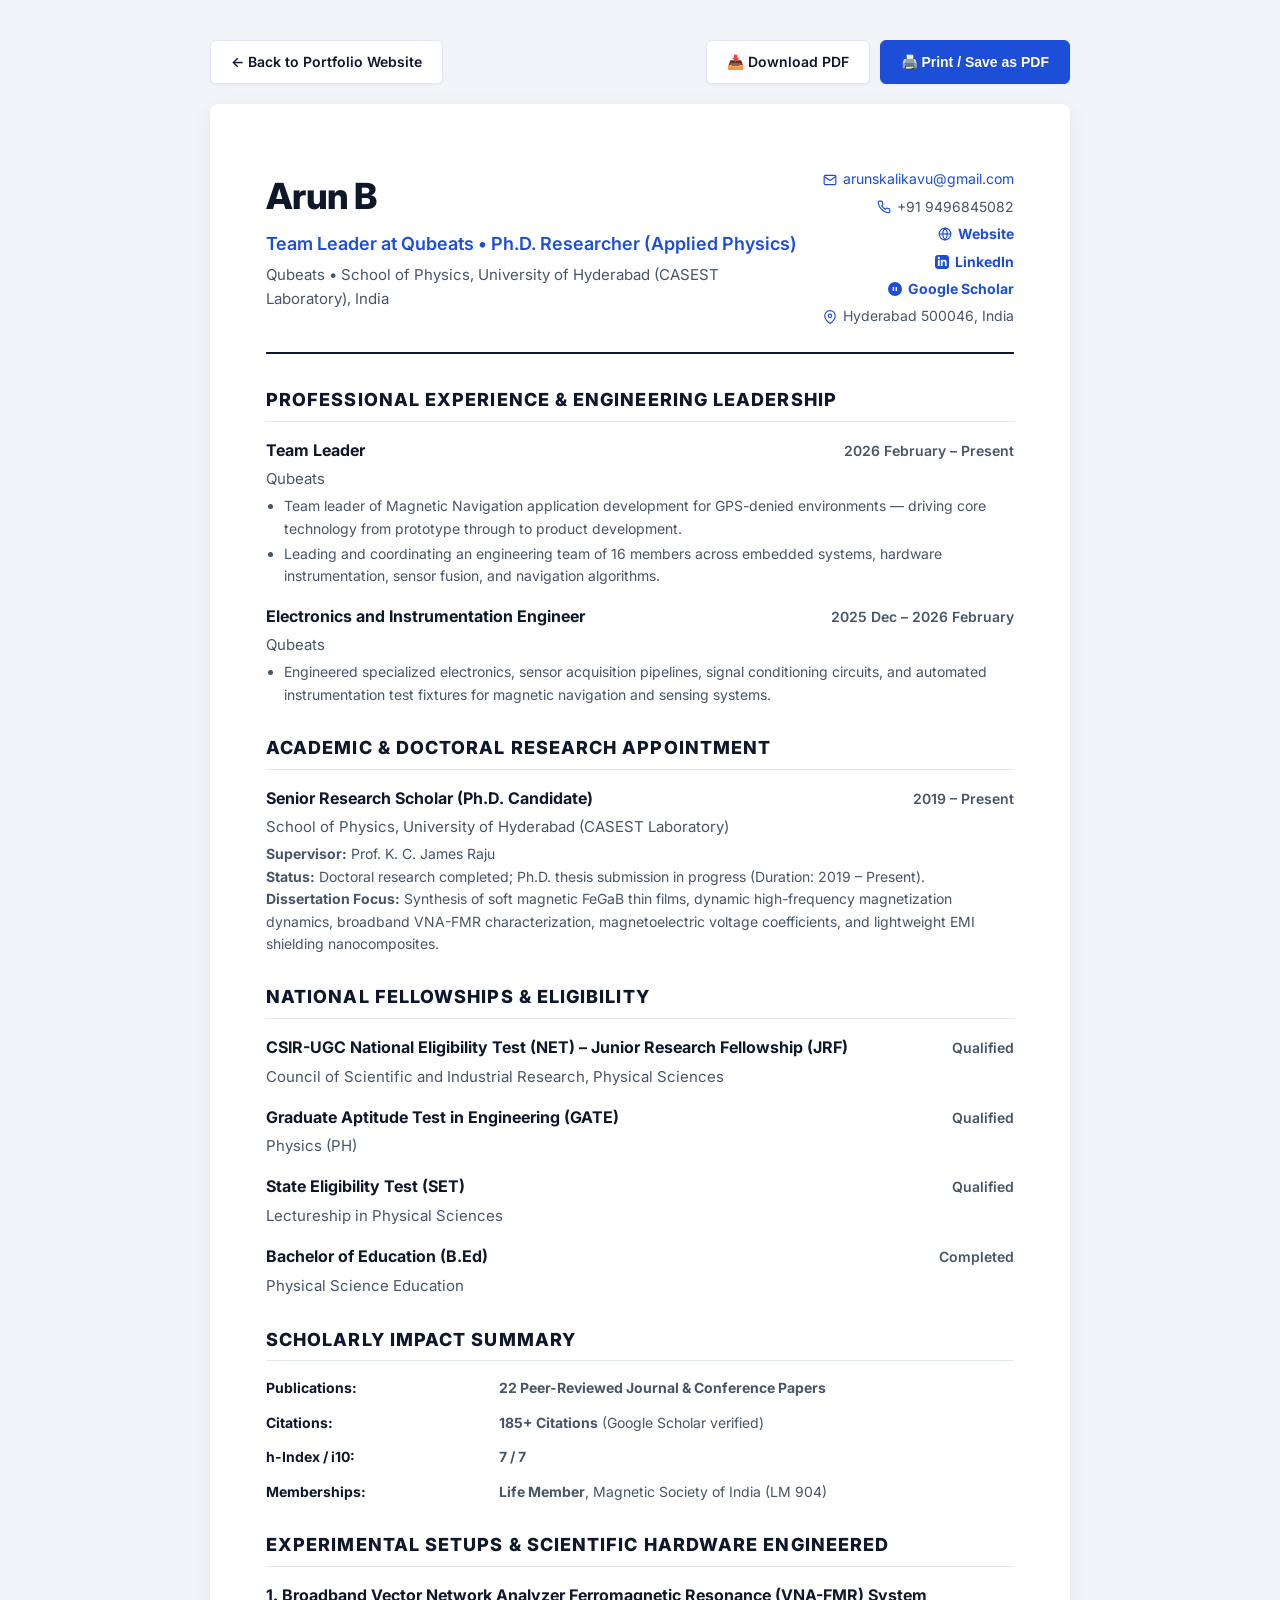
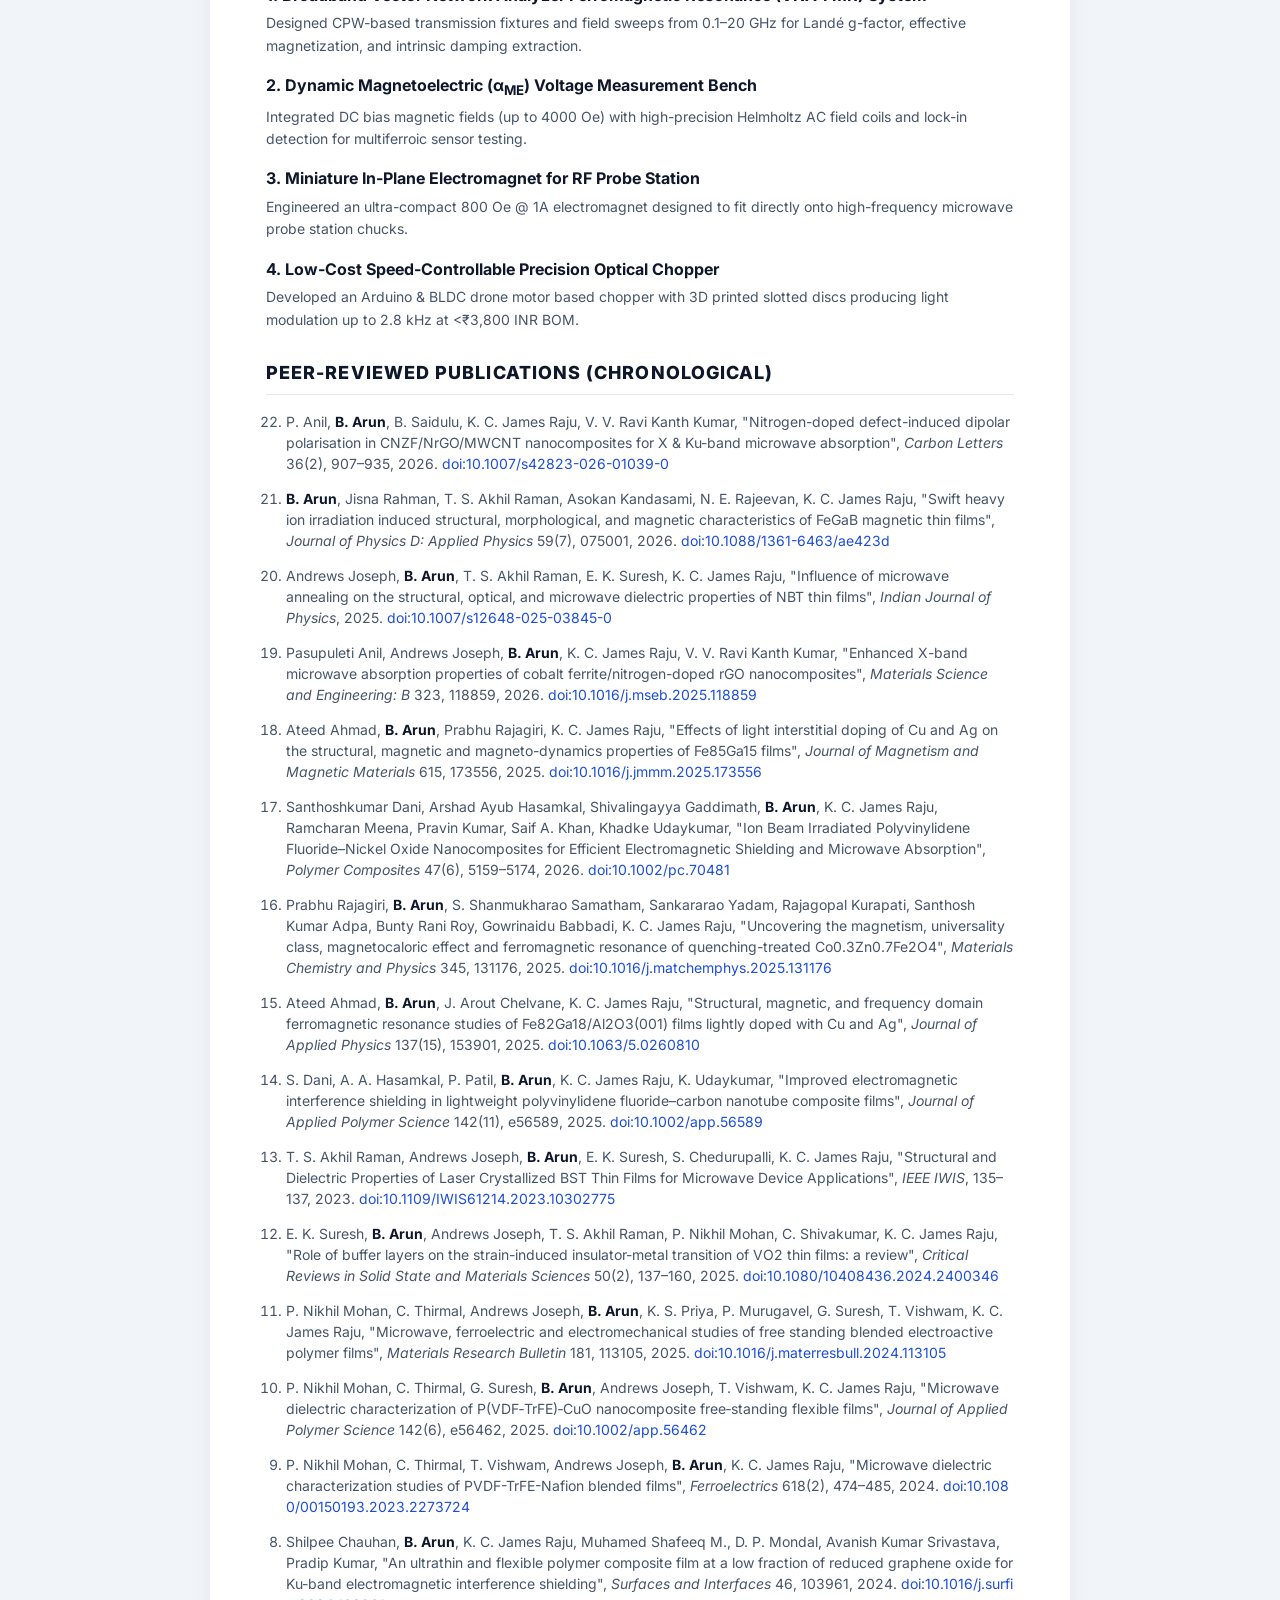
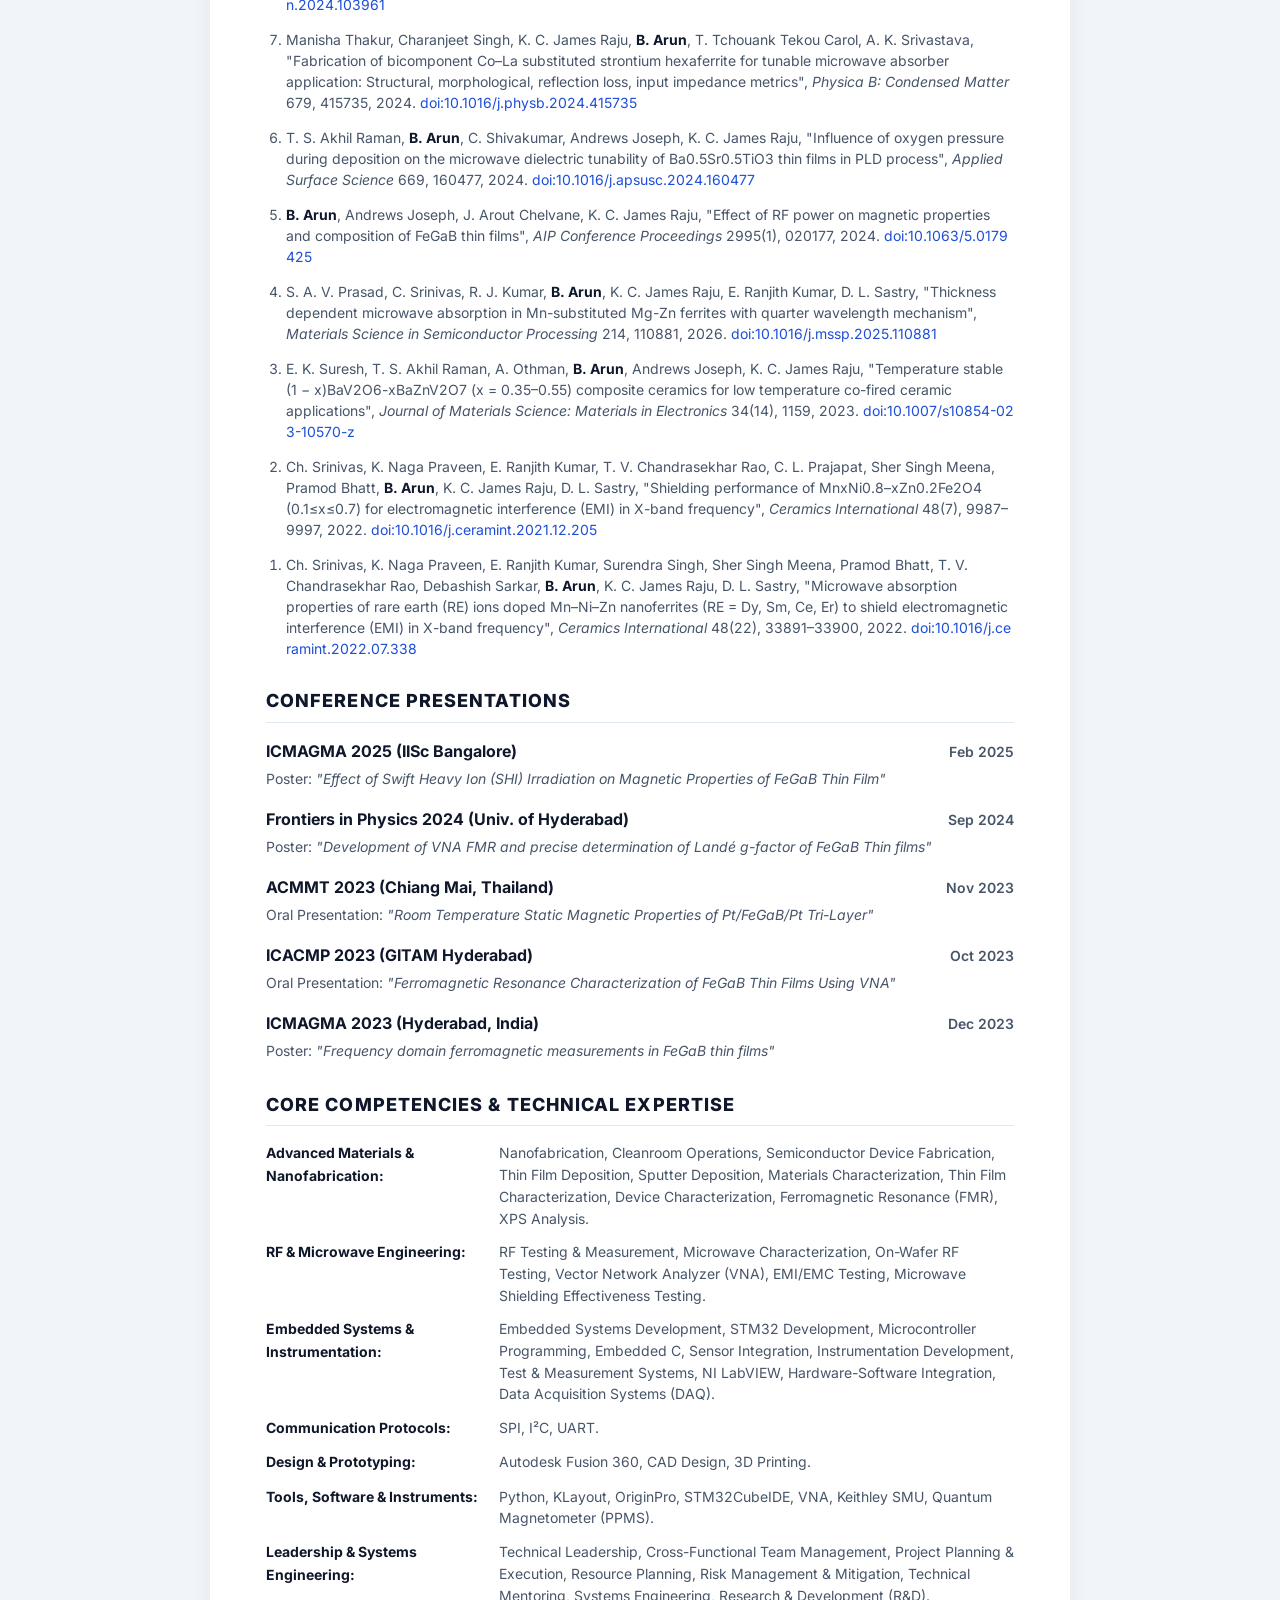
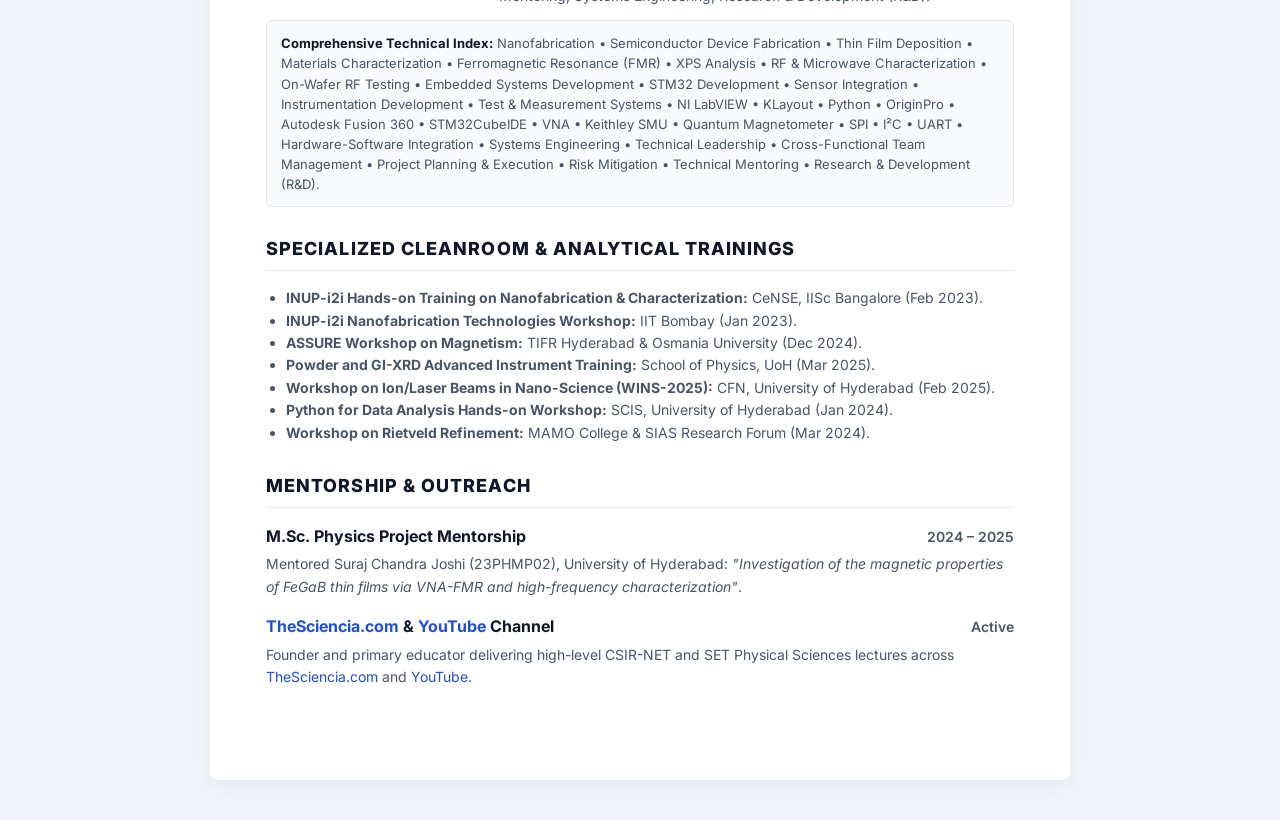
==== commit fba7fb0c: "Core Technical Competencies & Expertise update" ====
--- a/website/cv.html
+++ b/website/cv.html
@@ -186,9 +186,16 @@
 
     .skill-grid {
       display: grid;
-      grid-template-columns: 140px 1fr;
-      gap: 10px 16px;
+      grid-template-columns: 215px 1fr;
+      gap: 12px 18px;
       font-size: 0.875rem;
+    }
+
+    @media (max-width: 680px) {
+      .skill-grid {
+        grid-template-columns: 1fr;
+        gap: 6px;
+      }
     }
 
     .skill-category {
@@ -198,6 +205,7 @@
 
     .skill-items {
       color: var(--text-gray);
+      line-height: 1.55;
     }
 
     /* Action bar */
@@ -562,24 +570,34 @@
       </div>
     </section>
 
-    <!-- Technical Skills -->
-    <section class="cv-section">
-      <h2 class="cv-section-title">Technical & Characterization Expertise</h2>
+    <!-- Core Competencies & Technical Expertise -->
+    <section class="cv-section">
+      <h2 class="cv-section-title">Core Competencies &amp; Technical Expertise</h2>
       <div class="skill-grid">
-        <div class="skill-category">Thin Film Deposition:</div>
-        <div class="skill-items">RF/DC Magnetron Sputtering, Pulsed Laser Deposition (PLD), Sputter Coaters.</div>
-        <div class="skill-category">High Frequency:</div>
-        <div class="skill-items">Vector Network Analyzers (VNA), VNA-FMR, Waveguides (X & Ku bands), Cavity Perturbation.</div>
-        <div class="skill-category">Magnetic:</div>
-        <div class="skill-items">Conventional MOKE (TIFR), Quantum Design PPMS, In-plane / Out-of-plane M-H loops.</div>
-        <div class="skill-category">Micro/Nanofab:</div>
-        <div class="skill-items">Photolithography, Mask aligner, Wet & dry etching, MEMS micro-cantilevers (CeNSE IISc).</div>
-        <div class="skill-category">Structural/Surface:</div>
-        <div class="skill-items">FESEM, Powder & GI-XRD, XRR, AFM, Stylus Profilometry, UV-Vis-NIR Spectrophotometry.</div>
-        <div class="skill-category">Large Facilities:</div>
-        <div class="skill-items">Swift Heavy Ion (SHI) Irradiation Pelletron Beamlines (IUAC New Delhi).</div>
-        <div class="skill-category">Computation & Code:</div>
-        <div class="skill-items">LabVIEW Automation, Python (NumPy, SciPy, Matplotlib), Arduino Embedded C++, Automated Data Acquisition.</div>
+        <div class="skill-category">Advanced Materials &amp; Nanofabrication:</div>
+        <div class="skill-items">Nanofabrication, Cleanroom Operations, Semiconductor Device Fabrication, Thin Film Deposition, Sputter Deposition, Materials Characterization, Thin Film Characterization, Device Characterization, Ferromagnetic Resonance (FMR), XPS Analysis.</div>
+
+        <div class="skill-category">RF &amp; Microwave Engineering:</div>
+        <div class="skill-items">RF Testing &amp; Measurement, Microwave Characterization, On-Wafer RF Testing, Vector Network Analyzer (VNA), EMI/EMC Testing, Microwave Shielding Effectiveness Testing.</div>
+
+        <div class="skill-category">Embedded Systems &amp; Instrumentation:</div>
+        <div class="skill-items">Embedded Systems Development, STM32 Development, Microcontroller Programming, Embedded C, Sensor Integration, Instrumentation Development, Test &amp; Measurement Systems, NI LabVIEW, Hardware-Software Integration, Data Acquisition Systems (DAQ).</div>
+
+        <div class="skill-category">Communication Protocols:</div>
+        <div class="skill-items">SPI, I&sup2;C, UART.</div>
+
+        <div class="skill-category">Design &amp; Prototyping:</div>
+        <div class="skill-items">Autodesk Fusion 360, CAD Design, 3D Printing.</div>
+
+        <div class="skill-category">Tools, Software &amp; Instruments:</div>
+        <div class="skill-items">Python, KLayout, OriginPro, STM32CubeIDE, VNA, Keithley SMU, Quantum Magnetometer (PPMS).</div>
+
+        <div class="skill-category">Leadership &amp; Systems Engineering:</div>
+        <div class="skill-items">Technical Leadership, Cross-Functional Team Management, Project Planning &amp; Execution, Resource Planning, Risk Management &amp; Mitigation, Technical Mentoring, Systems Engineering, Research &amp; Development (R&amp;D).</div>
+      </div>
+
+      <div style="margin-top: 14px; padding: 12px 14px; background: #f8fafc; border: 1px solid var(--border); border-radius: 6px; font-size: 0.8125rem; color: var(--text-gray); line-height: 1.55;">
+        <strong style="color: var(--text-dark);">Comprehensive Technical Index:</strong> Nanofabrication &bull; Semiconductor Device Fabrication &bull; Thin Film Deposition &bull; Materials Characterization &bull; Ferromagnetic Resonance (FMR) &bull; XPS Analysis &bull; RF &amp; Microwave Characterization &bull; On-Wafer RF Testing &bull; Embedded Systems Development &bull; STM32 Development &bull; Sensor Integration &bull; Instrumentation Development &bull; Test &amp; Measurement Systems &bull; NI LabVIEW &bull; KLayout &bull; Python &bull; OriginPro &bull; Autodesk Fusion 360 &bull; STM32CubeIDE &bull; VNA &bull; Keithley SMU &bull; Quantum Magnetometer &bull; SPI &bull; I&sup2;C &bull; UART &bull; Hardware-Software Integration &bull; Systems Engineering &bull; Technical Leadership &bull; Cross-Functional Team Management &bull; Project Planning &amp; Execution &bull; Risk Mitigation &bull; Technical Mentoring &bull; Research &amp; Development (R&amp;D).
       </div>
     </section>
 
